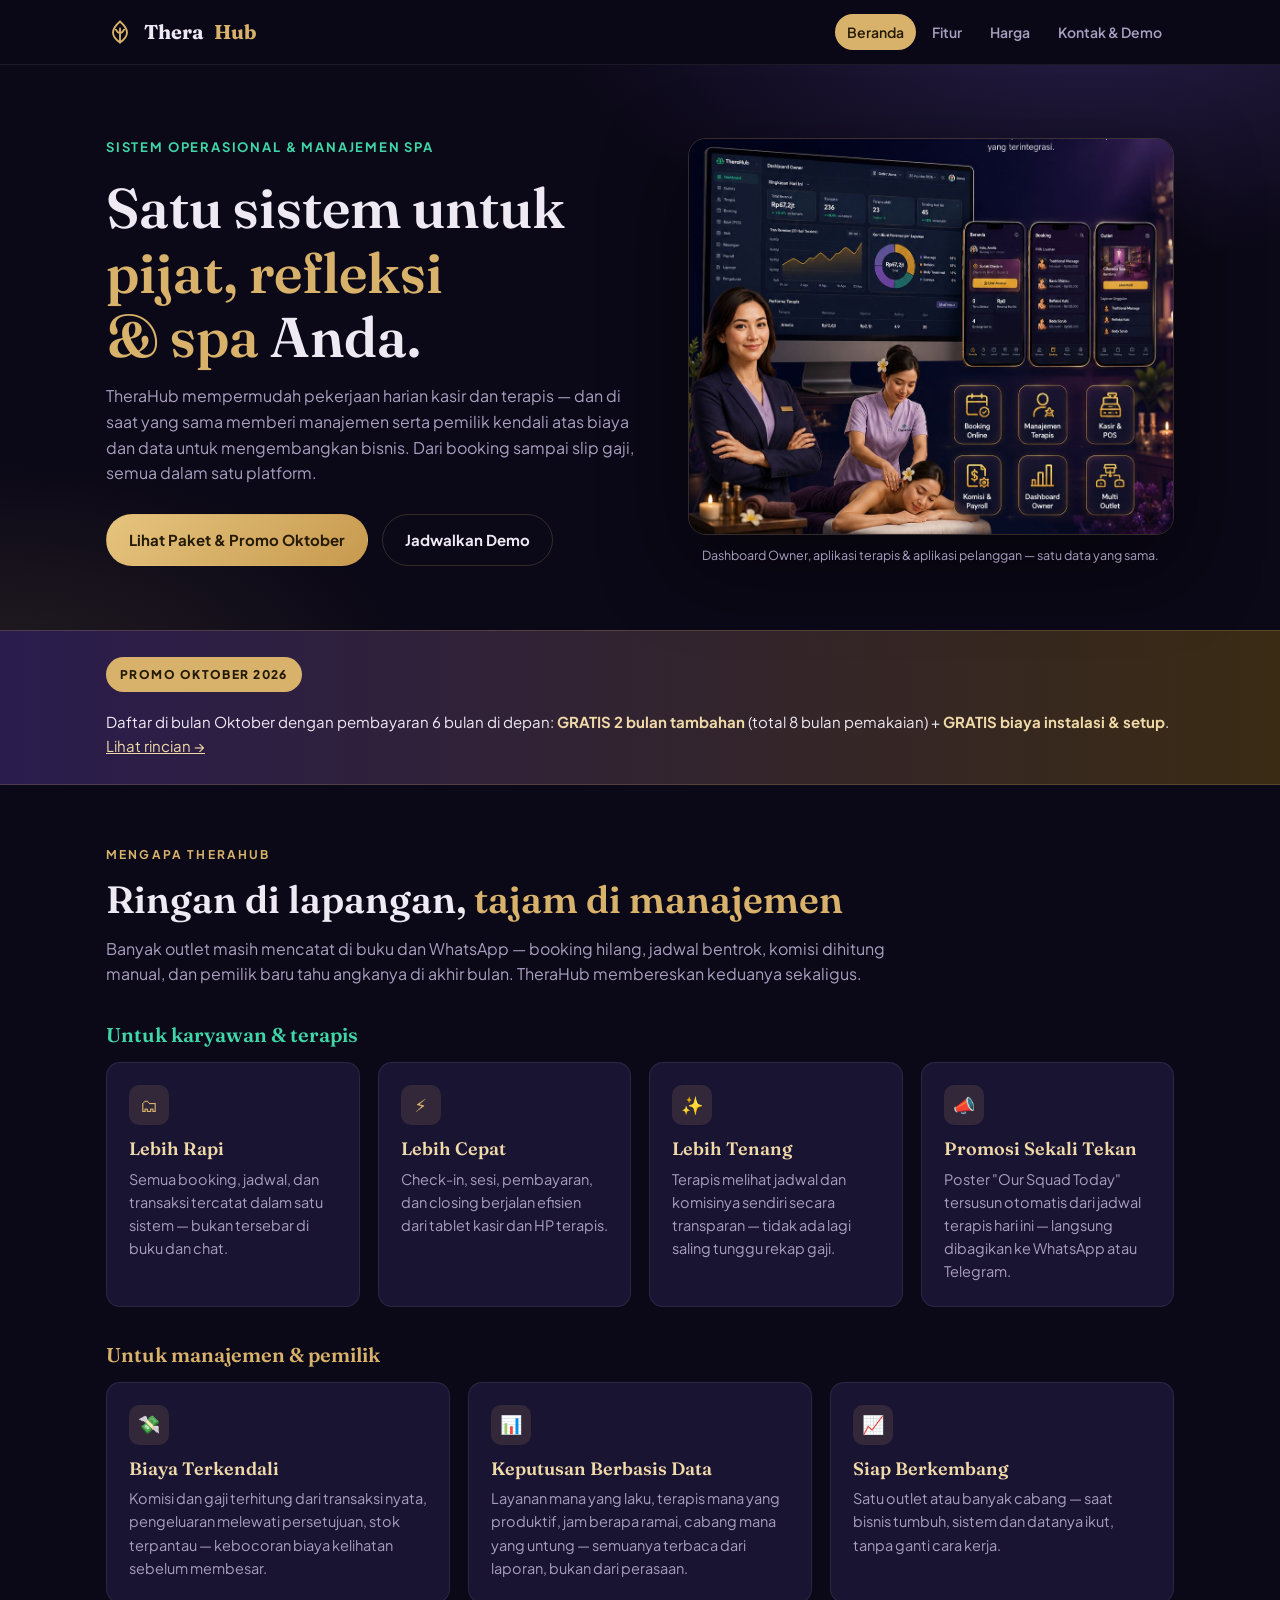
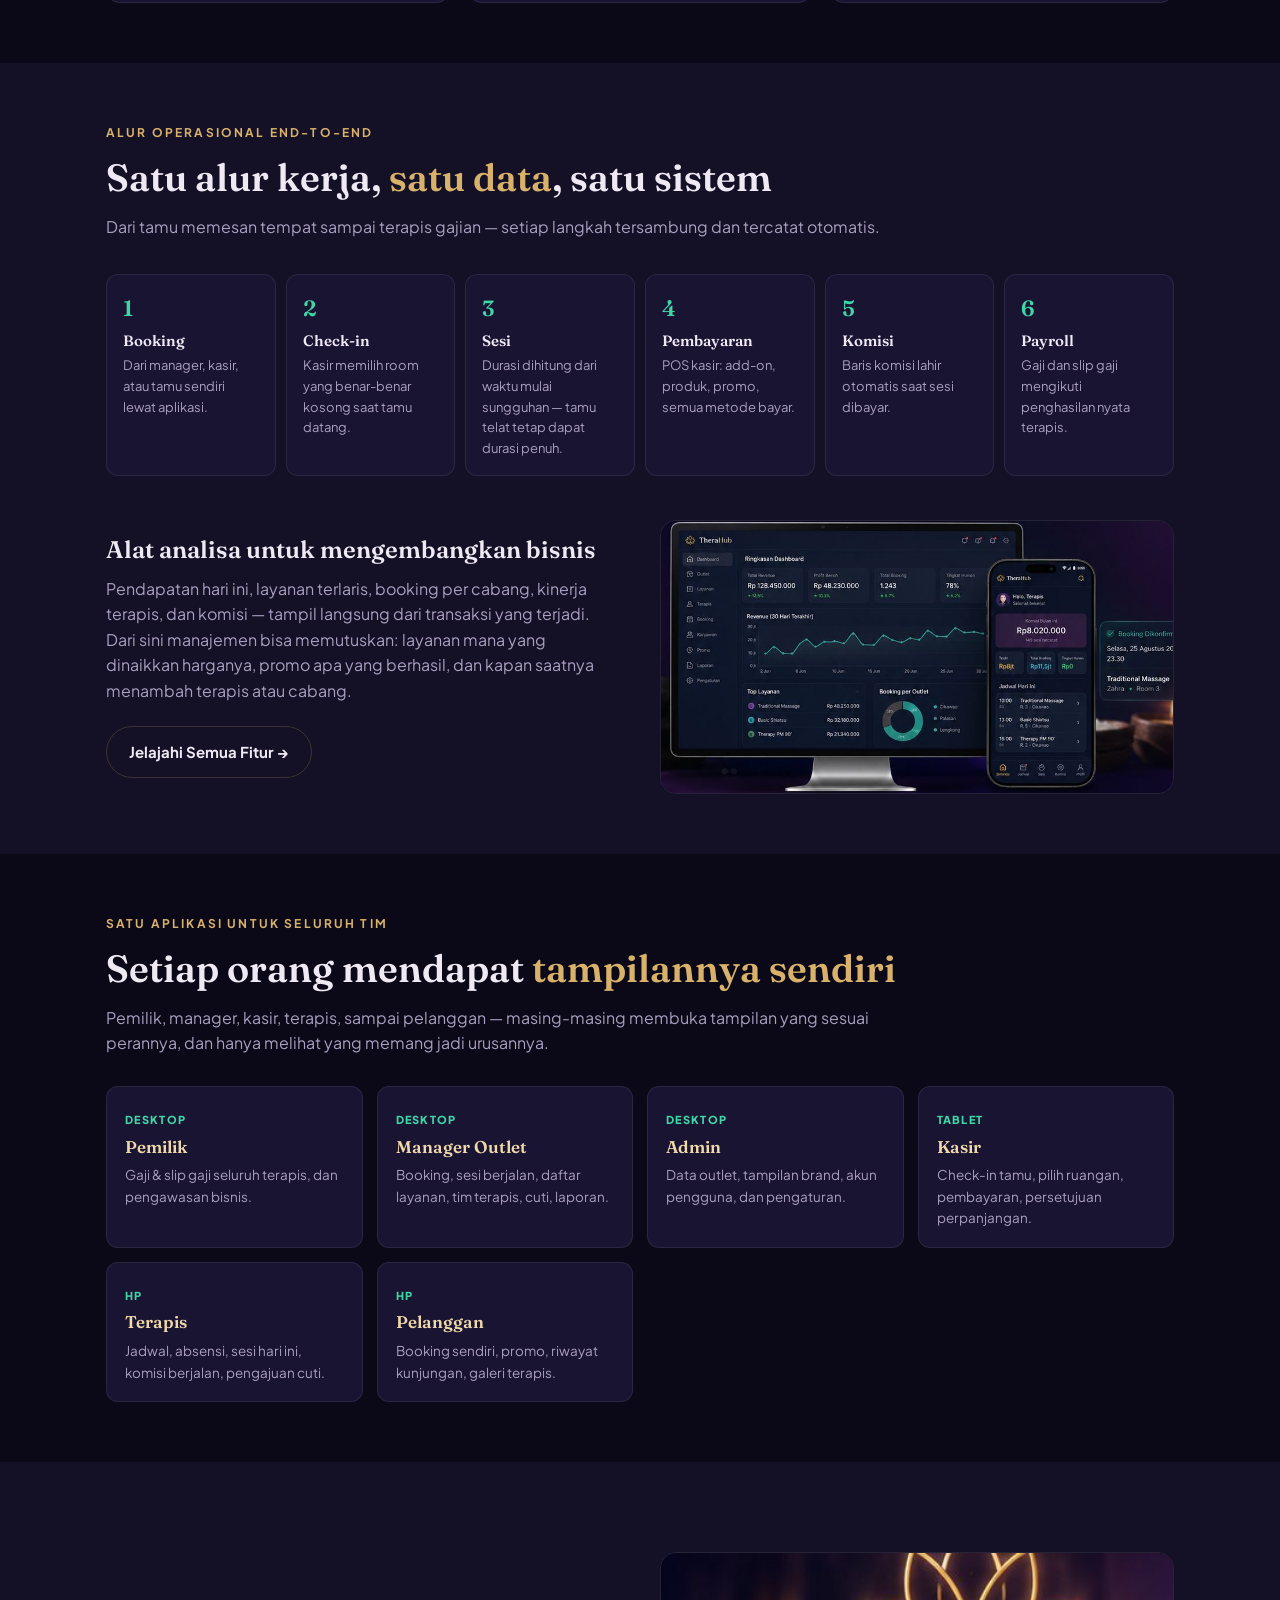
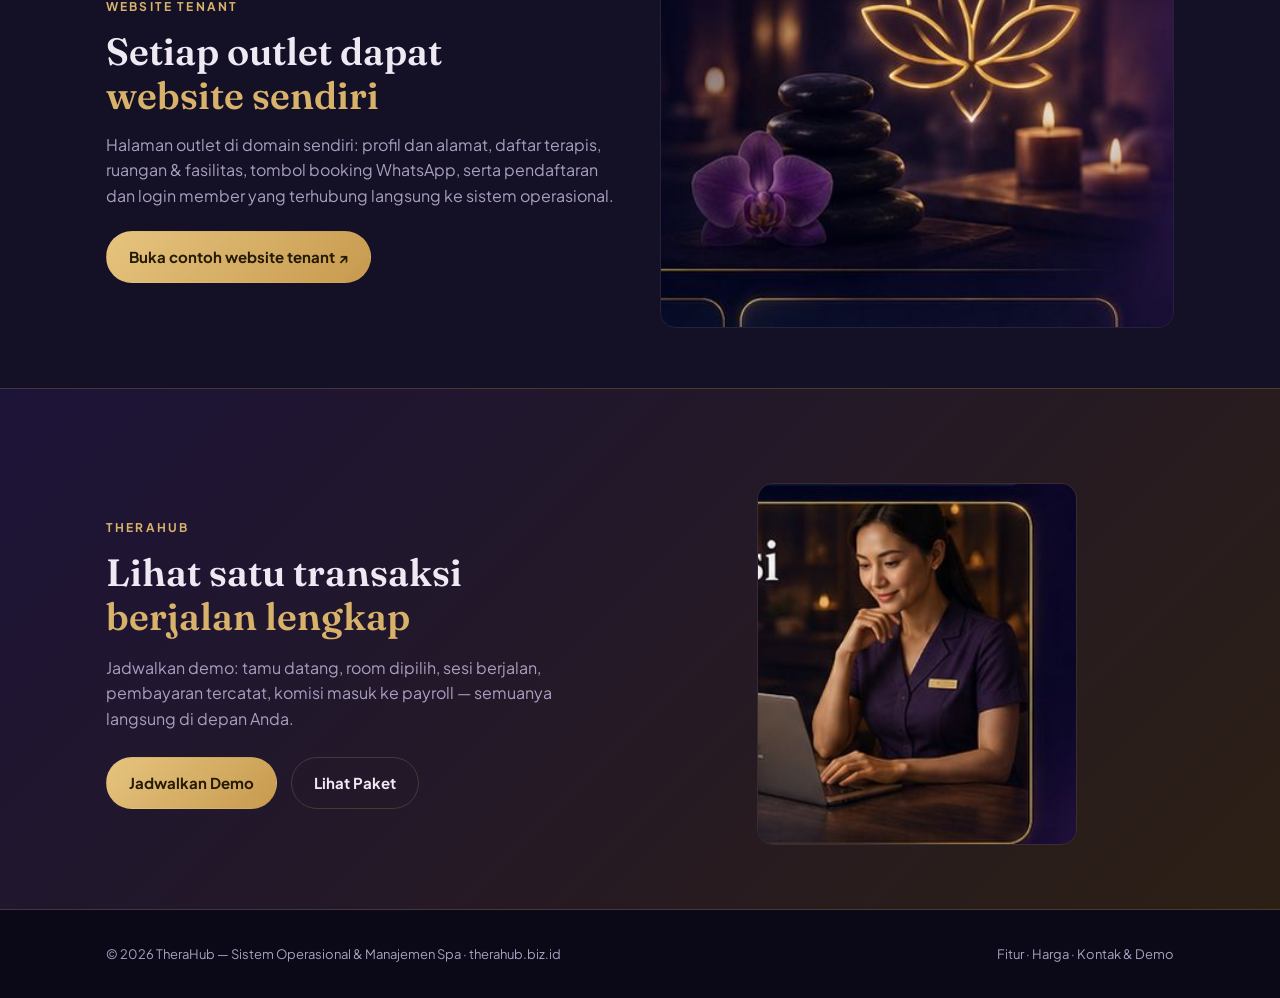
==== index.html @ d1f2cfd4 "Tambah OG image dan meta tag" ====
<!doctype html>
<html lang="id">
<head>
<meta charset="utf-8">
<meta name="viewport" content="width=device-width, initial-scale=1, viewport-fit=cover">
<title>TheraHub</title>
<!-- og:start -->
<meta name="description" content="Satu sistem untuk pijat, refleksi & spa: booking, kasir, komisi, payroll & laporan. Promo Oktober: gratis 2 bulan + instalasi.">
<link rel="canonical" href="https://www.therahub.biz.id/">
<meta property="og:type" content="website">
<meta property="og:site_name" content="TheraHub">
<meta property="og:locale" content="id_ID">
<meta property="og:title" content="TheraHub — Sistem Operasional & Manajemen Spa">
<meta property="og:description" content="Satu sistem untuk pijat, refleksi & spa: booking, kasir, komisi, payroll & laporan. Promo Oktober: gratis 2 bulan + instalasi.">
<meta property="og:url" content="https://www.therahub.biz.id/">
<meta property="og:image" content="https://www.therahub.biz.id/img/og.jpg">
<meta property="og:image:width" content="1200">
<meta property="og:image:height" content="630">
<meta property="og:image:alt" content="TheraHub — dashboard dan aplikasi spa dengan terapis dan tamu">
<meta name="twitter:card" content="summary_large_image">
<meta name="twitter:title" content="TheraHub — Sistem Operasional & Manajemen Spa">
<meta name="twitter:description" content="Satu sistem untuk pijat, refleksi & spa: booking, kasir, komisi, payroll & laporan. Promo Oktober: gratis 2 bulan + instalasi.">
<meta name="twitter:image" content="https://www.therahub.biz.id/img/og.jpg">
<meta name="theme-color" content="#0b0817">
<!-- og:end -->
<link rel="stylesheet" href="https://fonts.googleapis.com/css2?family=Fraunces:opsz,wght@9..144,400;9..144,600;9..144,700&family=Plus+Jakarta+Sans:wght@400;500;600;700;800&display=swap">
<link rel="stylesheet" href="styles.css">
</head>
<body>

<nav class="site"><div class="in">
  <a class="logo" href="index.html"><svg viewBox="0 0 24 24" fill="none" stroke="#d8b26a" stroke-width="1.6" stroke-linecap="round" aria-hidden="true"><path d="M12 21c-4-2.6-6-5.4-6-8.5C6 9 8 6.5 12 3c4 3.5 6 6 6 9.5 0 3.1-2 5.9-6 8.5z"/><path d="M12 21V9"/><path d="M12 13c-1.6-.4-2.8-1.4-3.5-3M12 13c1.6-.4 2.8-1.4 3.5-3"/></svg>Thera<b>Hub</b></a>
  <span class="links">
    <a href="index.html" class="on">Beranda</a>
    <a href="fitur.html">Fitur</a>
    <a href="harga.html">Harga</a>
    <a href="kontak.html">Kontak &amp; Demo</a>
  </span>
</div></nav>

<header class="hero band"><div class="in">
  <div class="hero-grid">
    <div>
      <div class="tag">Sistem Operasional &amp; Manajemen Spa</div>
      <h1>Satu sistem untuk <em>pijat, refleksi &amp; spa</em> Anda.</h1>
      <p class="lead">TheraHub mempermudah pekerjaan harian kasir dan terapis — dan di saat yang sama memberi manajemen serta pemilik kendali atas biaya dan data untuk mengembangkan bisnis. Dari booking sampai slip gaji, semua dalam satu platform.</p>
      <div class="cta">
        <a class="btn btn-gold" href="harga.html">Lihat Paket &amp; Promo Oktober</a>
        <a class="btn btn-ghost" href="kontak.html" data-wa="Halo%20TheraHub%2C%20saya%20mau%20jadwalkan%20demo.">Jadwalkan Demo</a>
      </div>
    </div>
    <div>
      <div class="shot-frame"><img src="img/hero-team.jpg" alt="Dashboard Owner TheraHub di monitor beserta aplikasi terapis dan customer di ponsel, dengan suasana outlet spa"></div>
      <div class="shot-cap">Dashboard Owner, aplikasi terapis &amp; aplikasi pelanggan — satu data yang sama.</div>
    </div>
  </div>
</div></header>

<div class="promo band"><div class="in">
  <span class="badge">Promo Oktober 2026</span>
  <p>Daftar di bulan Oktober dengan pembayaran 6 bulan di depan: <b>GRATIS 2 bulan tambahan</b> (total 8 bulan pemakaian) + <b>GRATIS biaya instalasi &amp; setup</b>. <a href="harga.html#promo">Lihat rincian →</a></p>
</div></div>

<section class="band"><div class="in">
  <div class="eyebrow">Mengapa TheraHub</div>
  <h2>Ringan di lapangan, <em>tajam di manajemen</em></h2>
  <p class="lead">Banyak outlet masih mencatat di buku dan WhatsApp — booking hilang, jadwal bentrok, komisi dihitung manual, dan pemilik baru tahu angkanya di akhir bulan. TheraHub membereskan keduanya sekaligus.</p>

  <h3 style="margin-top:36px;font-size:20px;color:var(--teal)">Untuk karyawan &amp; terapis</h3>
  <div class="grid" style="margin-top:16px">
    <div class="feat"><div class="ic">🗂</div><h3>Lebih Rapi</h3><p>Semua booking, jadwal, dan transaksi tercatat dalam satu sistem — bukan tersebar di buku dan chat.</p></div>
    <div class="feat"><div class="ic">⚡</div><h3>Lebih Cepat</h3><p>Check-in, sesi, pembayaran, dan closing berjalan efisien dari tablet kasir dan HP terapis.</p></div>
    <div class="feat"><div class="ic">✨</div><h3>Lebih Tenang</h3><p>Terapis melihat jadwal dan komisinya sendiri secara transparan — tidak ada lagi saling tunggu rekap gaji.</p></div>
    <div class="feat"><div class="ic">📣</div><h3>Promosi Sekali Tekan</h3><p>Poster "Our Squad Today" tersusun otomatis dari jadwal terapis hari ini — langsung dibagikan ke WhatsApp atau Telegram.</p></div>
  </div>

  <h3 style="margin-top:36px;font-size:20px;color:var(--gold)">Untuk manajemen &amp; pemilik</h3>
  <div class="grid" style="margin-top:16px">
    <div class="feat"><div class="ic">💸</div><h3>Biaya Terkendali</h3><p>Komisi dan gaji terhitung dari transaksi nyata, pengeluaran melewati persetujuan, stok terpantau — kebocoran biaya kelihatan sebelum membesar.</p></div>
    <div class="feat"><div class="ic">📊</div><h3>Keputusan Berbasis Data</h3><p>Layanan mana yang laku, terapis mana yang produktif, jam berapa ramai, cabang mana yang untung — semuanya terbaca dari laporan, bukan dari perasaan.</p></div>
    <div class="feat"><div class="ic">📈</div><h3>Siap Berkembang</h3><p>Satu outlet atau banyak cabang — saat bisnis tumbuh, sistem dan datanya ikut, tanpa ganti cara kerja.</p></div>
  </div>
</div></section>

<section class="band alt"><div class="in">
  <div class="eyebrow">Alur Operasional End-to-End</div>
  <h2>Satu alur kerja, <em>satu data</em>, satu sistem</h2>
  <p class="lead">Dari tamu memesan tempat sampai terapis gajian — setiap langkah tersambung dan tercatat otomatis.</p>
  <div class="flow">
    <div class="step"><div class="n">1</div><h3>Booking</h3><p>Dari manager, kasir, atau tamu sendiri lewat aplikasi.</p></div>
    <div class="step"><div class="n">2</div><h3>Check-in</h3><p>Kasir memilih room yang benar-benar kosong saat tamu datang.</p></div>
    <div class="step"><div class="n">3</div><h3>Sesi</h3><p>Durasi dihitung dari waktu mulai sungguhan — tamu telat tetap dapat durasi penuh.</p></div>
    <div class="step"><div class="n">4</div><h3>Pembayaran</h3><p>POS kasir: add-on, produk, promo, semua metode bayar.</p></div>
    <div class="step"><div class="n">5</div><h3>Komisi</h3><p>Baris komisi lahir otomatis saat sesi dibayar.</p></div>
    <div class="step"><div class="n">6</div><h3>Payroll</h3><p>Gaji dan slip gaji mengikuti penghasilan nyata terapis.</p></div>
  </div>
  <div class="split" style="margin-top:44px">
    <div>
      <h3 style="font-size:24px">Alat analisa untuk mengembangkan bisnis</h3>
      <p class="lead" style="margin-top:12px">Pendapatan hari ini, layanan terlaris, booking per cabang, kinerja terapis, dan komisi — tampil langsung dari transaksi yang terjadi. Dari sini manajemen bisa memutuskan: layanan mana yang dinaikkan harganya, promo apa yang berhasil, dan kapan saatnya menambah terapis atau cabang.</p>
      <div class="cta" style="display:flex;gap:14px;flex-wrap:wrap;margin-top:22px">
        <a class="btn btn-ghost" href="fitur.html">Jelajahi Semua Fitur →</a>
      </div>
    </div>
    <div class="media"><img src="img/dashboard-mock.jpg" alt="Ringkasan dashboard TheraHub dengan tren revenue, top layanan, dan booking per outlet, berdampingan dengan aplikasi terapis di ponsel"></div>
  </div>
</div></section>

<section class="band"><div class="in">
  <div class="eyebrow">Satu Aplikasi untuk Seluruh Tim</div>
  <h2>Setiap orang mendapat <em>tampilannya sendiri</em></h2>
  <p class="lead">Pemilik, manager, kasir, terapis, sampai pelanggan — masing-masing membuka tampilan yang sesuai perannya, dan hanya melihat yang memang jadi urusannya.</p>
  <div class="roles">
    <div class="role"><span class="dev">Desktop</span><h3>Pemilik</h3><p>Gaji &amp; slip gaji seluruh terapis, dan pengawasan bisnis.</p></div>
    <div class="role"><span class="dev">Desktop</span><h3>Manager Outlet</h3><p>Booking, sesi berjalan, daftar layanan, tim terapis, cuti, laporan.</p></div>
    <div class="role"><span class="dev">Desktop</span><h3>Admin</h3><p>Data outlet, tampilan brand, akun pengguna, dan pengaturan.</p></div>
    <div class="role"><span class="dev">Tablet</span><h3>Kasir</h3><p>Check-in tamu, pilih ruangan, pembayaran, persetujuan perpanjangan.</p></div>
    <div class="role"><span class="dev">HP</span><h3>Terapis</h3><p>Jadwal, absensi, sesi hari ini, komisi berjalan, pengajuan cuti.</p></div>
    <div class="role"><span class="dev">HP</span><h3>Pelanggan</h3><p>Booking sendiri, promo, riwayat kunjungan, galeri terapis.</p></div>
  </div>
</div></section>

<section class="band alt"><div class="in">
  <div class="split">
    <div>
      <div class="eyebrow">Website Tenant</div>
      <h2>Setiap outlet dapat <em>website sendiri</em></h2>
      <p class="lead">Halaman outlet di domain sendiri: profil dan alamat, daftar terapis, ruangan &amp; fasilitas, tombol booking WhatsApp, serta pendaftaran dan login member yang terhubung langsung ke sistem operasional.</p>
      <div class="cta" style="display:flex;gap:14px;flex-wrap:wrap;margin-top:22px">
        <a class="btn btn-gold" href="https://www.amethystbdg.my.id/" target="_blank" rel="noopener">Buka contoh website tenant ↗</a>
      </div>
    </div>
    <div class="media"><img src="img/ambience-lotus.jpg" alt="Suasana spa: lampion lotus emas, batu pijat, anggrek, dan lilin"></div>
  </div>
</div></section>

<section class="final band"><div class="in">
  <div class="split">
    <div>
      <div class="eyebrow">TheraHub</div>
      <h2>Lihat satu transaksi <em>berjalan lengkap</em></h2>
      <p>Jadwalkan demo: tamu datang, room dipilih, sesi berjalan, pembayaran tercatat, komisi masuk ke payroll — semuanya langsung di depan Anda.</p>
      <div class="cta" style="display:flex;gap:14px;flex-wrap:wrap;margin-top:26px">
        <a class="btn btn-gold" href="kontak.html" data-wa="Halo%20TheraHub%2C%20saya%20mau%20jadwalkan%20demo%20dan%20klaim%20promo%20Oktober.">Jadwalkan Demo</a>
        <a class="btn btn-ghost" href="harga.html">Lihat Paket</a>
      </div>
    </div>
    <div class="media"><img src="img/demo-laptop.jpg" alt="Staf spa tersenyum sambil membuka TheraHub di laptop" style="max-width:320px;margin-inline:auto"></div>
  </div>
</div></section>

<footer class="site band"><div class="in">
  <span>© 2026 TheraHub — Sistem Operasional &amp; Manajemen Spa · therahub.biz.id</span>
  <span><a href="fitur.html">Fitur</a> · <a href="harga.html">Harga</a> · <a href="kontak.html">Kontak &amp; Demo</a></span>
</div></footer>

<script src="site.js"></script>

</body>
</html>
---- styles.css ----
/* TheraHub — dark spa-night theme, gold display, teal confirmations. Single committed dark look. */
:root{
  --bg:#0b0817; --bg-2:#141026; --card:#1a1433; --card-2:#211a40;
  --line:rgba(201,170,106,.22); --line-soft:rgba(255,255,255,.08);
  --fg:#efe9f4; --muted:#a99fc0;
  --gold:#d8b26a; --gold-soft:#f0d9a8; --teal:#3fd6a8; --violet:#8b6cf0;
  --warn:#e8b949; --todo:#9a8fb8;
  --display:'Fraunces',Georgia,'Times New Roman',serif;
  --body:'Plus Jakarta Sans','Segoe UI',system-ui,-apple-system,sans-serif;
  color-scheme:dark;
}
*{box-sizing:border-box}
body{margin:0;background:var(--bg);color:var(--fg);font-family:var(--body);font-size:16px;line-height:1.6}
img{max-width:100%}
.band{width:100%}
.band>.in{max-width:1100px;margin:0 auto;
  padding-left:max(16px,env(safe-area-inset-left,0px));
  padding-right:max(16px,env(safe-area-inset-right,0px));
  padding-block:60px}
h1,h2,h3,h4{font-family:var(--display);line-height:1.15;text-wrap:balance;margin:0;font-weight:600}
h1{font-size:clamp(34px,5.5vw,56px)}
h2{font-size:clamp(26px,4vw,38px)}
h2 em,h1 em{font-style:normal;color:var(--gold)}
.eyebrow{font-size:12px;letter-spacing:.18em;text-transform:uppercase;color:var(--gold);font-weight:700;margin-bottom:14px}
.lead{color:var(--muted);max-width:66ch;margin-top:14px}
a{color:var(--gold-soft)}
.btn{display:inline-flex;align-items:center;gap:8px;padding:13px 22px;border-radius:999px;font-weight:700;font-size:15px;text-decoration:none;border:1px solid transparent;cursor:pointer}
.btn-gold{background:linear-gradient(135deg,#e6c47f,#c79a4e);color:#241a06}
.btn-ghost{border-color:var(--line);color:var(--fg);background:transparent}
.btn-ghost:hover{border-color:var(--gold)}
:focus-visible{outline:2px solid var(--teal);outline-offset:2px}

/* nav */
nav.site{position:sticky;top:env(safe-area-inset-top,0px);z-index:20;background:rgba(11,8,23,.88);backdrop-filter:blur(10px);border-bottom:1px solid var(--line-soft)}
nav.site .in{max-width:1100px;margin:0 auto;display:flex;align-items:center;gap:22px;
  padding-left:max(16px,env(safe-area-inset-left,0px));padding-right:max(16px,env(safe-area-inset-right,0px));padding-block:14px}
.logo{display:flex;align-items:center;gap:10px;font-family:var(--display);font-weight:700;font-size:20px;color:var(--fg);text-decoration:none}
.logo svg{width:28px;height:28px}
.logo b{color:var(--gold)}
nav.site .links{margin-left:auto;display:flex;gap:4px;flex-wrap:wrap}
nav.site .links a{color:var(--muted);text-decoration:none;font-size:14px;font-weight:600;padding:7px 12px;border-radius:999px}
nav.site .links a:hover{color:var(--gold-soft)}
nav.site .links a.on{color:#241a06;background:var(--gold)}

/* hero */
.hero{background:
  radial-gradient(900px 420px at 85% -10%, rgba(139,108,240,.22), transparent 60%),
  radial-gradient(700px 380px at 0% 110%, rgba(216,178,106,.12), transparent 60%),
  var(--bg)}
.hero .in{padding-block:72px 64px}
.hero .tag{font-size:13px;letter-spacing:.14em;text-transform:uppercase;color:var(--teal);font-weight:700;margin-bottom:18px}
.hero .cta{display:flex;gap:14px;flex-wrap:wrap;margin-top:28px}
.hero-grid{display:grid;grid-template-columns:1.05fr .95fr;gap:44px;align-items:center}
@media (max-width:860px){.hero-grid{grid-template-columns:1fr}}
.shot-frame{border:1px solid var(--line);border-radius:18px;overflow:hidden;box-shadow:0 30px 80px rgba(0,0,0,.5);min-width:0}
.shot-frame img{display:block;width:100%}
.shot-cap{font-size:12.5px;color:var(--muted);margin-top:10px;text-align:center}

/* promo ribbon */
.promo{background:linear-gradient(90deg,#2a1c4d,#3a2b14);border-block:1px solid var(--line)}
.promo .in{padding-block:26px;display:flex;gap:18px;align-items:center;flex-wrap:wrap}
.promo .badge{flex:0 0 auto;background:var(--gold);color:#241a06;font-weight:800;font-size:12px;letter-spacing:.12em;text-transform:uppercase;padding:8px 14px;border-radius:999px}
.promo p{margin:0;font-size:15px}
.promo b{color:var(--gold-soft)}

/* grids & cards */
.grid{display:grid;grid-template-columns:repeat(auto-fit,minmax(250px,1fr));gap:18px;margin-top:34px}
.grid-3{display:grid;grid-template-columns:repeat(auto-fit,minmax(280px,1fr));gap:18px;margin-top:34px}
.feat{background:var(--card);border:1px solid var(--line-soft);border-radius:14px;padding:22px;min-width:0}
.feat .ic{width:40px;height:40px;border-radius:10px;display:grid;place-items:center;background:rgba(216,178,106,.12);color:var(--gold);margin-bottom:14px;font-size:18px}
.feat h3{font-size:18px;margin-bottom:8px;color:var(--gold-soft)}
.feat p{margin:0;color:var(--muted);font-size:14.5px}
.feat ul{margin:10px 0 0;padding:0;list-style:none;display:flex;flex-direction:column;gap:8px;font-size:14px;color:var(--muted)}
.feat ul li{display:flex;gap:9px;align-items:flex-start}
.feat ul li::before{content:"✓";color:var(--teal);font-weight:800;flex:0 0 auto}

/* split media section */
.split{display:grid;grid-template-columns:1fr 1fr;gap:40px;align-items:center;margin-top:30px}
.split.rev>.media{order:-1}
@media (max-width:820px){.split{grid-template-columns:1fr}.split.rev>.media{order:0}}
.split .media{min-width:0}
.split .media img{display:block;width:100%;border-radius:16px;border:1px solid var(--line-soft)}

/* flow */
.flow{display:grid;grid-template-columns:repeat(auto-fit,minmax(150px,1fr));gap:10px;margin-top:34px}
.step{background:var(--card);border:1px solid var(--line-soft);border-radius:12px;padding:16px;min-width:0}
.step .n{font-family:var(--display);color:var(--teal);font-size:22px;font-weight:600}
.step h3{font-size:15px;margin-top:6px}
.step p{margin:6px 0 0;font-size:13px;color:var(--muted)}

/* roles table */
.roles{display:grid;grid-template-columns:repeat(auto-fit,minmax(230px,1fr));gap:14px;margin-top:30px}
.role{background:var(--card);border:1px solid var(--line-soft);border-radius:12px;padding:18px;min-width:0}
.role .dev{font-size:11px;letter-spacing:.12em;text-transform:uppercase;color:var(--teal);font-weight:800}
.role h3{font-size:17px;margin-top:6px;color:var(--gold-soft)}
.role p{margin:8px 0 0;font-size:13.5px;color:var(--muted)}

/* status chips */
.chip{display:inline-block;font-size:11px;font-weight:800;letter-spacing:.08em;text-transform:uppercase;padding:4px 10px;border-radius:999px}
.chip.live{background:rgba(63,214,168,.14);color:var(--teal)}
.chip.soon{background:rgba(154,143,184,.16);color:var(--todo)}

/* pricing */
.toggle{display:inline-flex;border:1px solid var(--line);border-radius:999px;padding:4px;margin-top:26px;background:var(--bg)}
.toggle button{border:0;background:transparent;color:var(--muted);font:inherit;font-weight:700;font-size:14px;padding:9px 20px;border-radius:999px;cursor:pointer}
.toggle button.on{background:var(--gold);color:#241a06}
.save-note{font-size:13px;color:var(--teal);font-weight:600;margin-top:10px}
.plans{display:grid;grid-template-columns:repeat(auto-fit,minmax(280px,1fr));gap:20px;margin-top:34px;align-items:start}
.plan{background:var(--card);border:1px solid var(--line-soft);border-radius:18px;padding:28px;display:flex;flex-direction:column;min-width:0}
.plan.hot{background:var(--card-2);border:1px solid var(--gold);position:relative;box-shadow:0 20px 60px rgba(0,0,0,.4)}
.plan .pop{position:absolute;top:-13px;left:50%;transform:translateX(-50%);background:var(--gold);color:#241a06;font-size:11px;font-weight:800;letter-spacing:.14em;text-transform:uppercase;padding:6px 14px;border-radius:999px;white-space:nowrap}
.plan h3{font-size:24px}
.plan .for{color:var(--muted);font-size:13.5px;margin-top:6px;min-height:40px}
.plan .price{margin-top:18px;font-variant-numeric:tabular-nums}
.plan .price b{font-family:var(--display);font-size:34px;font-weight:600;color:var(--gold-soft)}
.plan .price span{color:var(--muted);font-size:13.5px}
.plan .sub{font-size:13px;color:var(--teal);margin-top:4px;min-height:20px}
.plan ul{list-style:none;margin:20px 0 0;padding:18px 0 0;border-top:1px solid var(--line-soft);display:flex;flex-direction:column;gap:10px;font-size:14px}
.plan ul li{display:flex;gap:10px;align-items:flex-start}
.plan ul li::before{content:"✓";color:var(--teal);font-weight:800;flex:0 0 auto}
.plan ul li.cap{color:var(--muted)}
.plan ul li.cap::before{content:"◆";color:var(--gold)}
.plan .btn{margin-top:24px;justify-content:center}
.fine{font-size:12.5px;color:var(--muted);margin-top:22px;max-width:78ch}

/* promo box + calc */
.oct{border:1px solid var(--gold);border-radius:18px;background:
  radial-gradient(600px 240px at 100% 0%, rgba(216,178,106,.15), transparent 60%), var(--card-2);
  padding:30px;margin-top:40px}
.oct .head{display:flex;gap:14px;align-items:center;flex-wrap:wrap}
.oct h3{font-size:24px;color:var(--gold-soft)}
.oct .tag-chip{background:rgba(63,214,168,.14);color:var(--teal);font-size:12px;font-weight:800;letter-spacing:.1em;text-transform:uppercase;padding:6px 12px;border-radius:999px}
.oct .cols{display:grid;grid-template-columns:repeat(auto-fit,minmax(260px,1fr));gap:24px;margin-top:20px}
.oct ul{list-style:none;margin:0;padding:0;display:flex;flex-direction:column;gap:10px;font-size:14.5px}
.oct ul li{display:flex;gap:10px}
.oct ul li::before{content:"★";color:var(--gold)}
.calc{background:var(--bg);border:1px solid var(--line-soft);border-radius:14px;padding:20px;min-width:0}
.calc h4{margin:0 0 12px;font-size:13px;letter-spacing:.12em;text-transform:uppercase;color:var(--muted);font-family:var(--body);font-weight:700}
.calc table{width:100%;border-collapse:collapse;font-size:14px;font-variant-numeric:tabular-nums}
.calc td{padding:7px 0;border-bottom:1px dashed var(--line-soft)}
.calc td:last-child{text-align:right;white-space:nowrap}
.calc tr.tot td{border-bottom:0;padding-top:12px;font-weight:800;color:var(--gold-soft);font-size:15px}
.calc tr.gain td{color:var(--teal);font-weight:700;border-bottom:0}

/* implementasi */
.impl{display:grid;grid-template-columns:repeat(auto-fit,minmax(240px,1fr));gap:18px;margin-top:34px}
.impl .it{background:var(--card);border:1px solid var(--line-soft);border-radius:14px;padding:22px;min-width:0}
.impl .it .p{font-family:var(--display);font-size:22px;color:var(--gold-soft);font-weight:600}
.impl .it h3{font-size:15px;margin-top:8px}
.impl .it p{margin:8px 0 0;font-size:13.5px;color:var(--muted)}
.impl .it .free{color:var(--teal)}

/* faq */
details{border:1px solid var(--line-soft);border-radius:12px;background:var(--card);margin-top:12px;padding:0 20px}
summary{cursor:pointer;font-weight:700;font-size:15px;padding:16px 0;list-style:none;display:flex;justify-content:space-between;gap:12px}
summary::after{content:"+";color:var(--gold);font-size:20px;flex:0 0 auto}
details[open] summary::after{content:"–"}
details p{margin:0 0 18px;color:var(--muted);font-size:14.5px}

/* gallery */
.gallery{display:grid;grid-template-columns:repeat(auto-fit,minmax(190px,1fr));gap:16px;margin-top:30px}
.gallery a{display:block;border:1px solid var(--line-soft);border-radius:12px;overflow:hidden;min-width:0}
.gallery a:hover{border-color:var(--gold)}
.gallery img{display:block;width:100%}
.gallery figcaption{font-size:12.5px;color:var(--muted);padding:10px 12px}
.gallery figure{margin:0}

/* cta + footer */
.final{background:linear-gradient(135deg,#1c1338,#2c1f14);border-block:1px solid var(--line)}
.final .in{padding-block:64px}
.final p{color:var(--muted);max-width:56ch}
footer.site .in{padding-block:34px;display:flex;gap:16px;flex-wrap:wrap;justify-content:space-between;color:var(--muted);font-size:13px}
footer.site a{color:var(--muted);text-decoration:none}
footer.site a:hover{color:var(--gold-soft)}
.alt{background:var(--bg-2)}
@media (prefers-reduced-motion:no-preference){
  .plan.hot{transition:transform .25s}
  .plan.hot:hover{transform:translateY(-4px)}
}
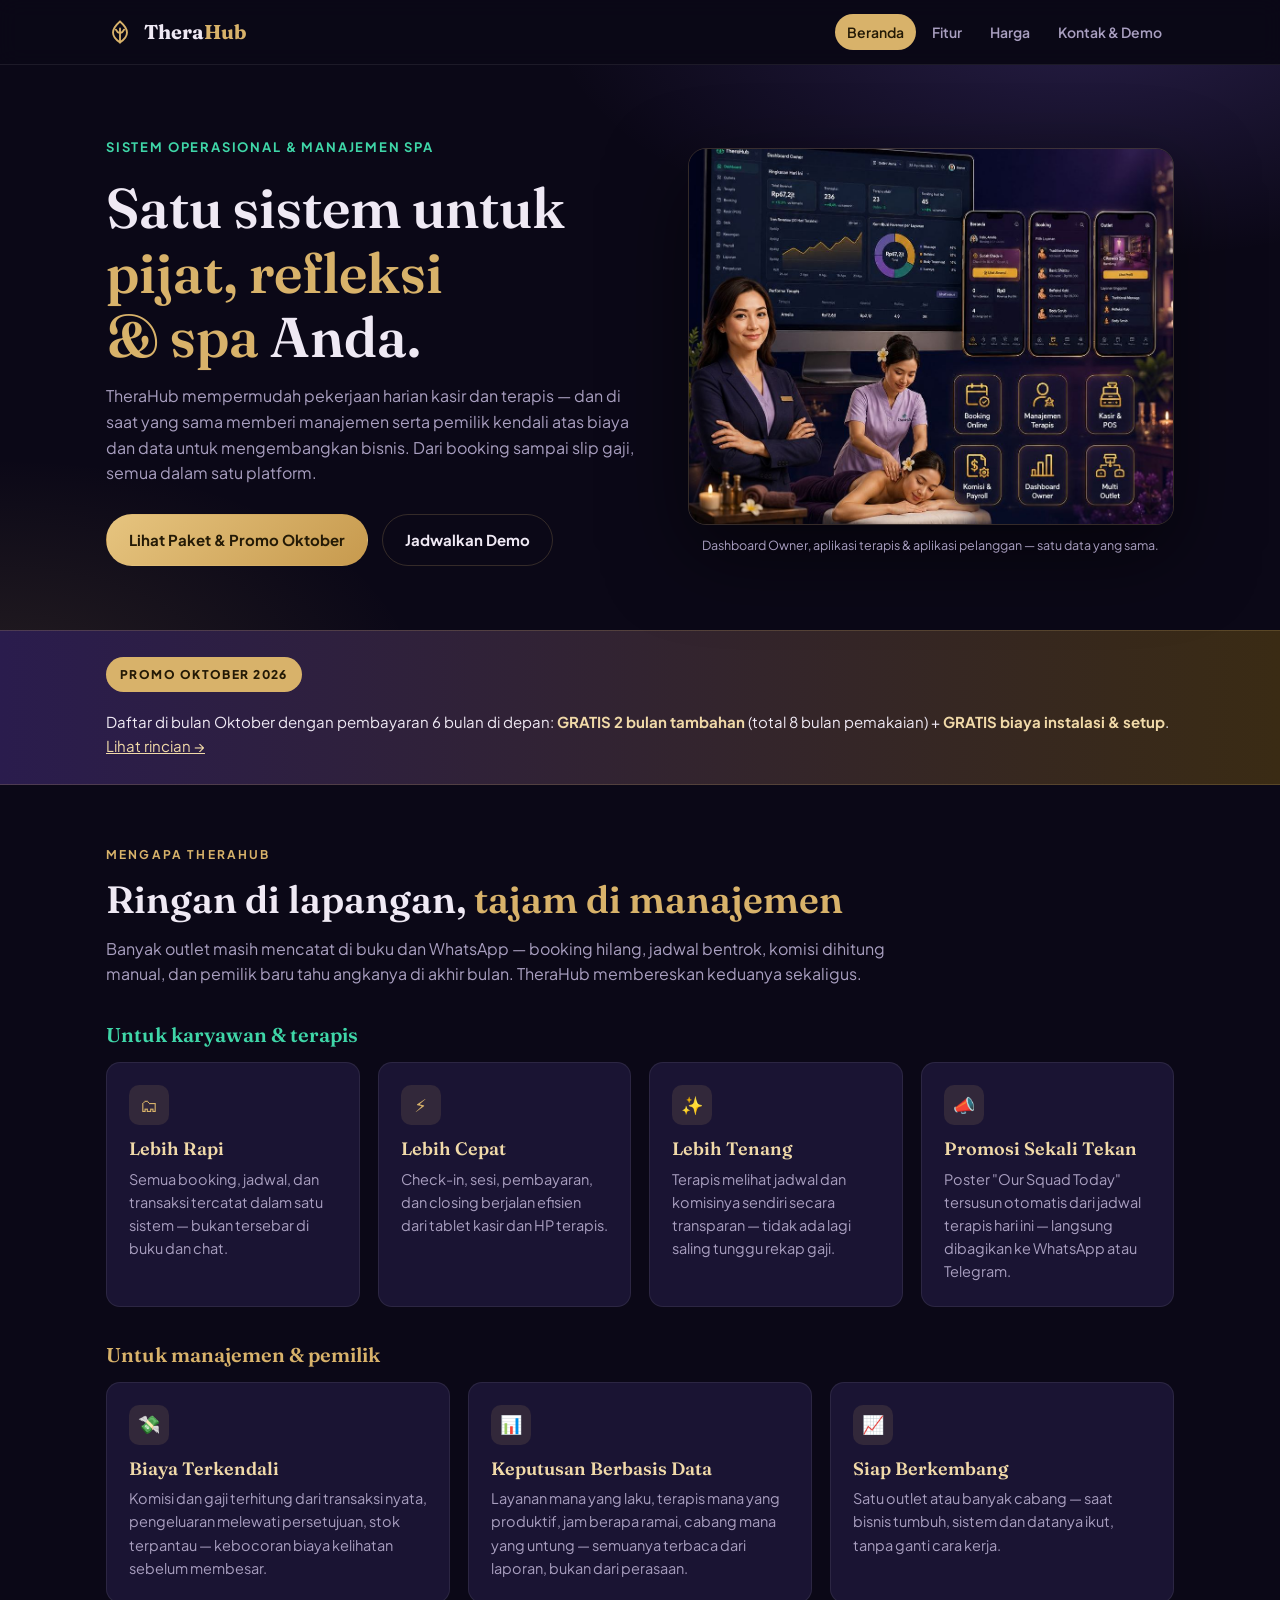
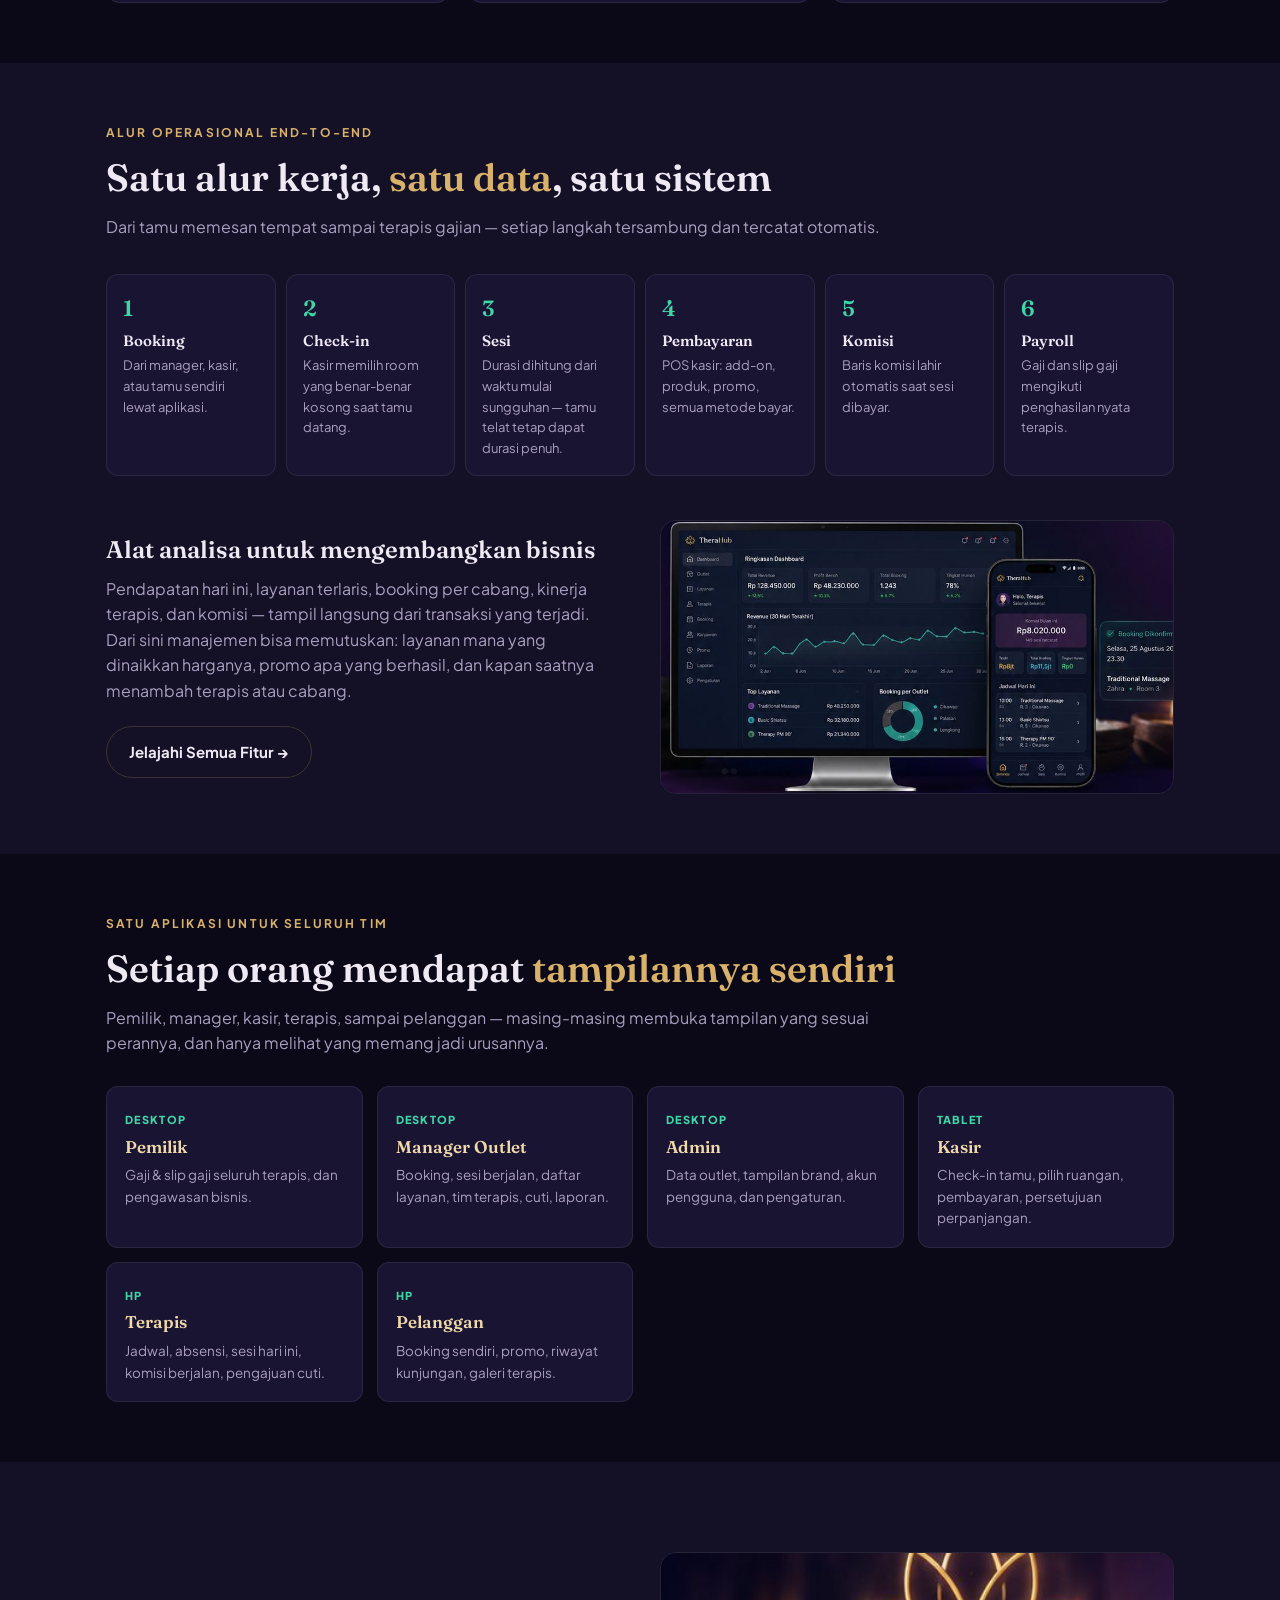
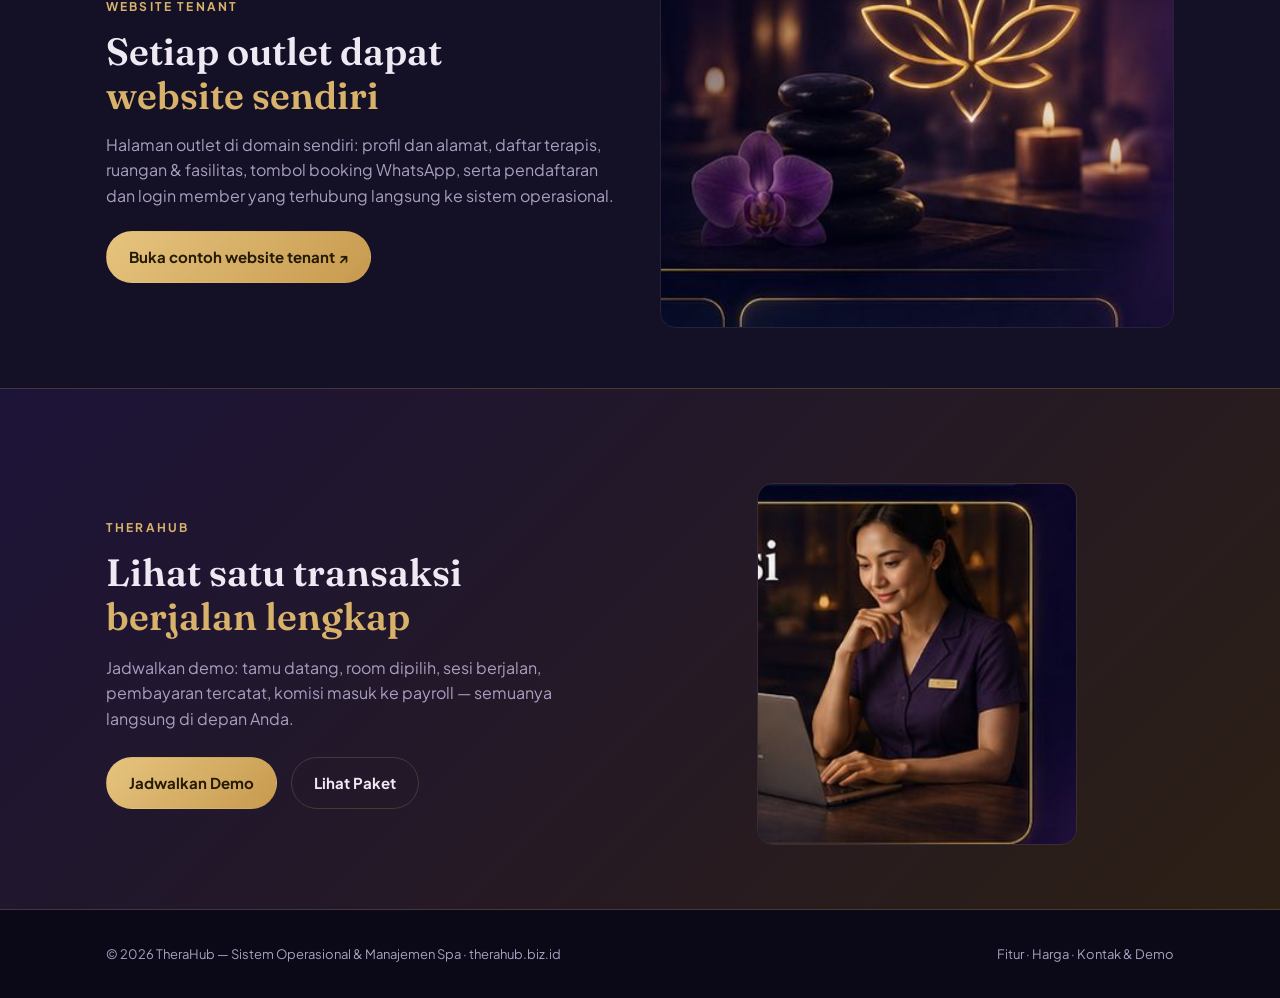
==== commit 6b6d200c: "Perbaikan tampilan mobile" ====
--- a/index.html
+++ b/index.html
@@ -29,7 +29,7 @@
 <body>
 
 <nav class="site"><div class="in">
-  <a class="logo" href="index.html"><svg viewBox="0 0 24 24" fill="none" stroke="#d8b26a" stroke-width="1.6" stroke-linecap="round" aria-hidden="true"><path d="M12 21c-4-2.6-6-5.4-6-8.5C6 9 8 6.5 12 3c4 3.5 6 6 6 9.5 0 3.1-2 5.9-6 8.5z"/><path d="M12 21V9"/><path d="M12 13c-1.6-.4-2.8-1.4-3.5-3M12 13c1.6-.4 2.8-1.4 3.5-3"/></svg>Thera<b>Hub</b></a>
+  <a class="logo" href="index.html"><svg viewBox="0 0 24 24" fill="none" stroke="#d8b26a" stroke-width="1.6" stroke-linecap="round" aria-hidden="true"><path d="M12 21c-4-2.6-6-5.4-6-8.5C6 9 8 6.5 12 3c4 3.5 6 6 6 9.5 0 3.1-2 5.9-6 8.5z"/><path d="M12 21V9"/><path d="M12 13c-1.6-.4-2.8-1.4-3.5-3M12 13c1.6-.4 2.8-1.4 3.5-3"/></svg><span>Thera<b>Hub</b></span></a>
   <span class="links">
     <a href="index.html" class="on">Beranda</a>
     <a href="fitur.html">Fitur</a>
--- a/styles.css
+++ b/styles.css
@@ -177,3 +177,45 @@
   .plan.hot{transition:transform .25s}
   .plan.hot:hover{transform:translateY(-4px)}
 }
+
+/* ===== Mobile ===== */
+.logo span{display:inline}
+@media (max-width:720px){
+  nav.site .in{flex-direction:column;align-items:stretch;gap:10px;padding-block:12px 10px}
+  .logo{font-size:19px}
+  nav.site .links{margin-left:0;flex-wrap:nowrap;overflow-x:auto;gap:6px;
+    -webkit-overflow-scrolling:touch;scrollbar-width:none;
+    margin-inline:calc(-1 * max(16px, env(safe-area-inset-left,0px)));
+    padding-inline:max(16px, env(safe-area-inset-left,0px))}
+  nav.site .links::-webkit-scrollbar{display:none}
+  nav.site .links a{flex:0 0 auto;padding:7px 14px;font-size:13.5px;border:1px solid var(--line-soft);white-space:nowrap}
+  nav.site .links a.on{border-color:var(--gold)}
+
+  .band>.in{padding-block:44px}
+  .hero .in{padding-block:40px 40px}
+  h1{font-size:clamp(30px,8.4vw,40px)}
+  h2{font-size:clamp(24px,7vw,30px)}
+  .lead{font-size:15px}
+  .hero .cta,.final .cta,.cta{flex-direction:column;align-items:stretch}
+  .btn{justify-content:center;width:100%}
+  .hero-grid{gap:28px}
+
+  .promo .in{flex-direction:column;align-items:flex-start;gap:10px}
+  .grid,.grid-3,.impl,.plans,.roles{grid-template-columns:1fr;gap:14px}
+  .flow{grid-template-columns:1fr 1fr}
+  .split{gap:24px}
+  .feat,.plan,.role,.impl .it{padding:20px}
+  .plan .for{min-height:0}
+  .plans{margin-top:28px}
+  .plan.hot{margin-top:10px}
+  .toggle{display:flex;width:100%}
+  .toggle button{flex:1;padding:9px 8px;font-size:13px}
+  .oct{padding:22px}
+  .oct h3{font-size:21px}
+  .calc table{font-size:13px}
+  .gallery{grid-template-columns:1fr 1fr;gap:12px}
+  footer.site .in{flex-direction:column;gap:8px}
+}
+@media (max-width:380px){
+  .flow{grid-template-columns:1fr}
+}
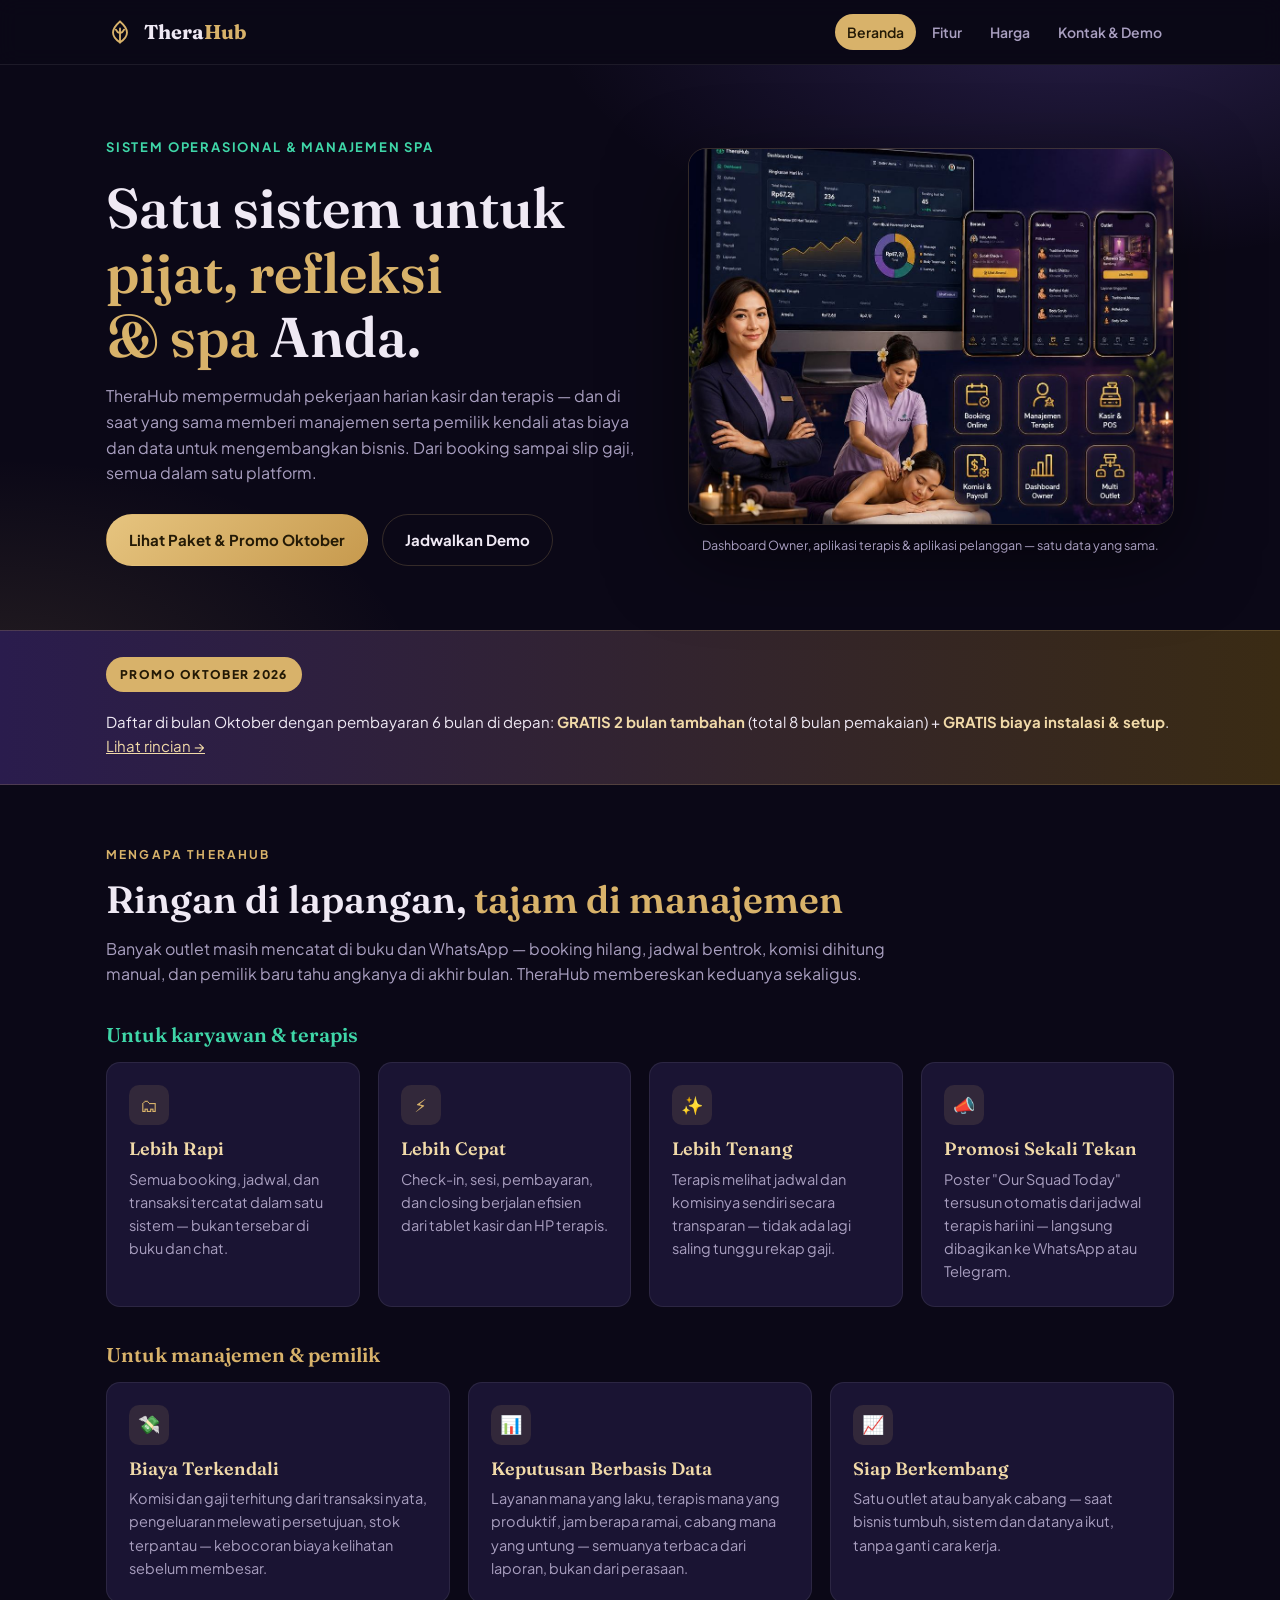
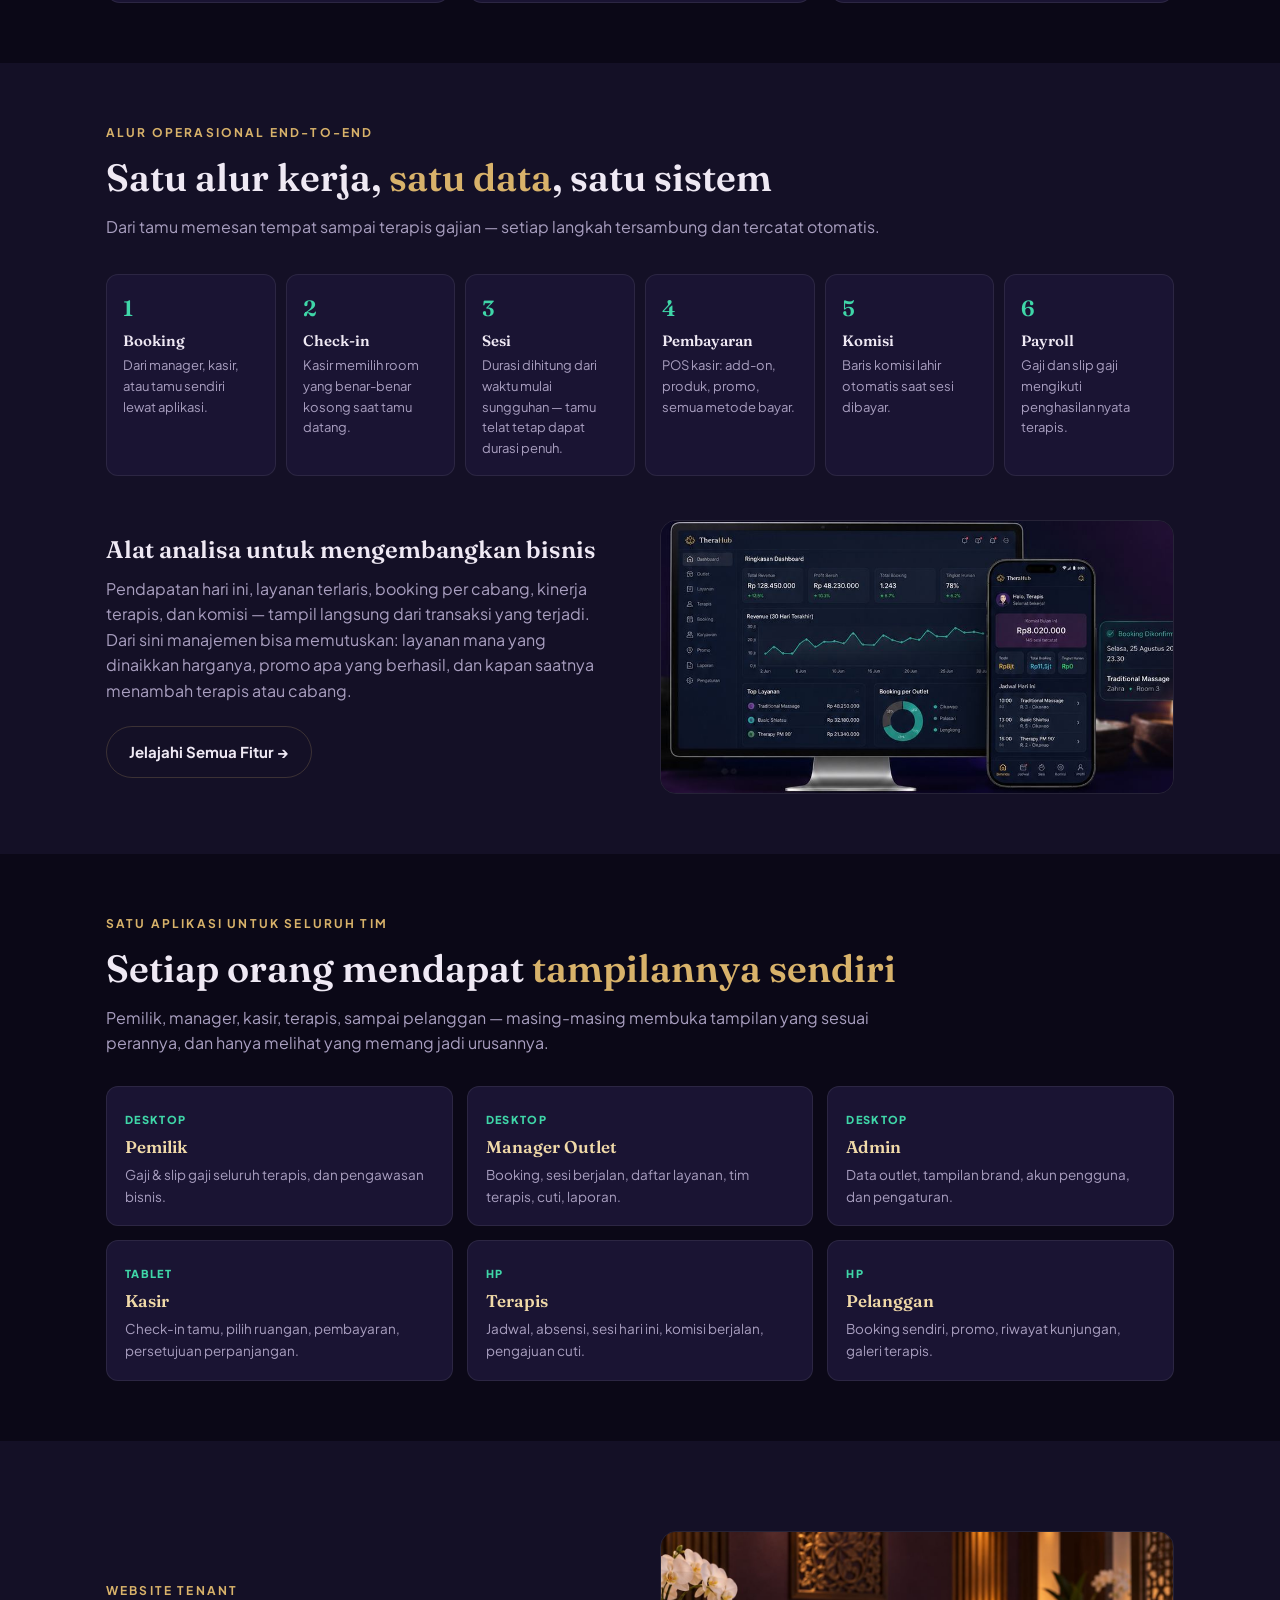
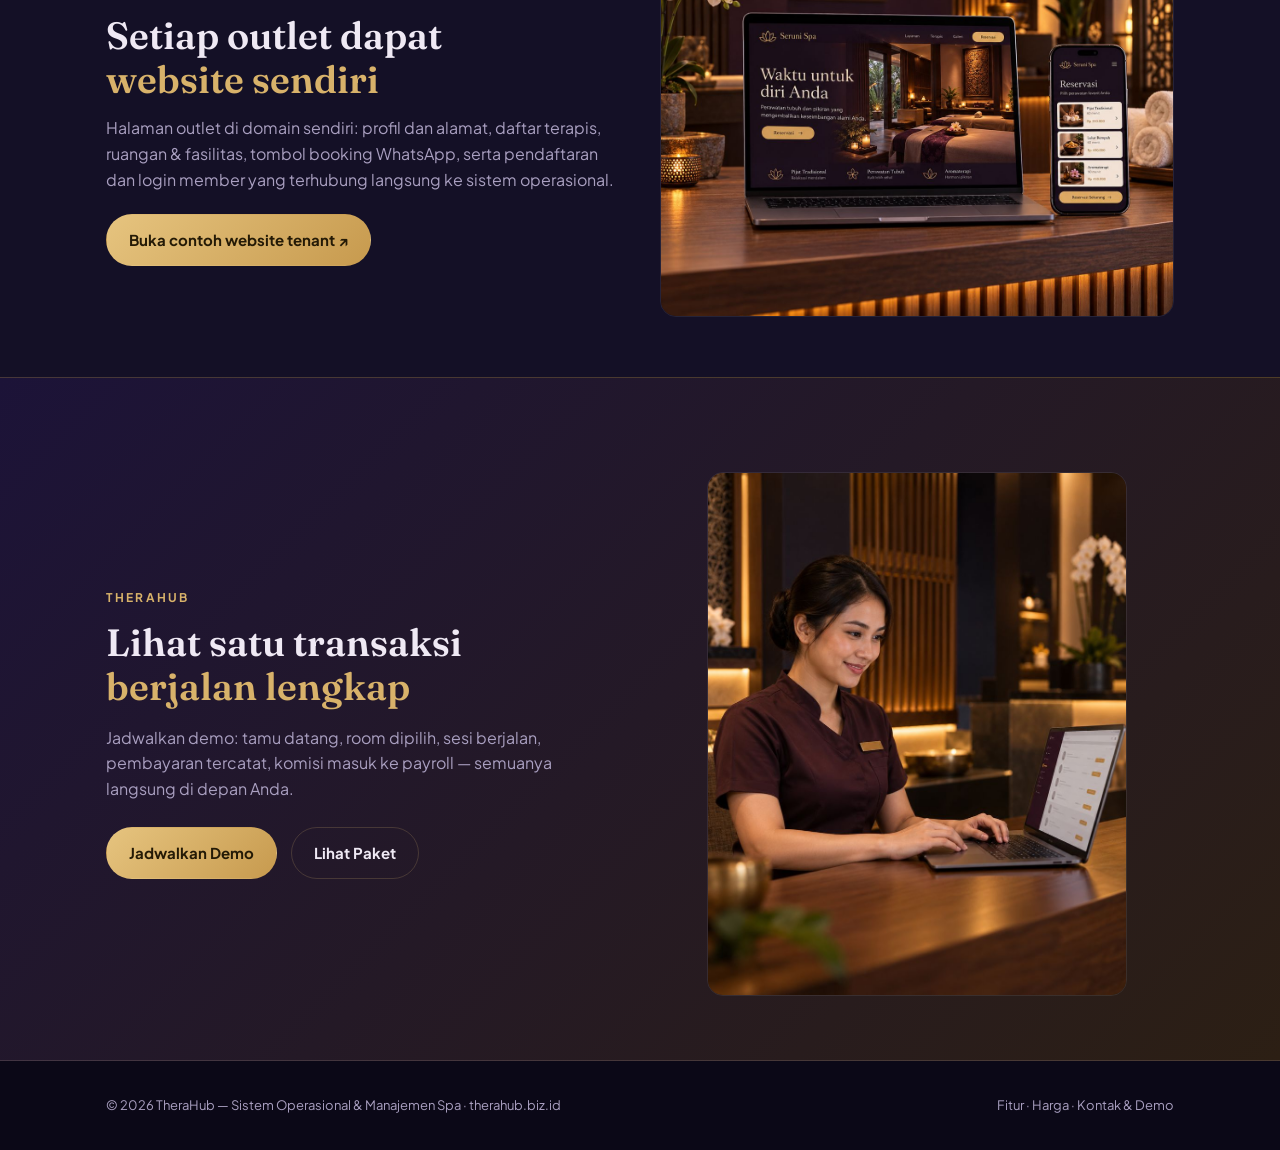
==== commit 03cbc9a2: "Ganti gambar website tenant dan staf" ====
--- a/index.html
+++ b/index.html
@@ -130,7 +130,7 @@
         <a class="btn btn-gold" href="https://www.amethystbdg.my.id/" target="_blank" rel="noopener">Buka contoh website tenant ↗</a>
       </div>
     </div>
-    <div class="media"><img src="img/ambience-lotus.jpg" alt="Suasana spa: lampion lotus emas, batu pijat, anggrek, dan lilin"></div>
+    <div class="media"><img src="img/tenant-website.jpg" alt="Contoh website outlet spa di laptop dan ponsel: halaman utama dan reservasi layanan" loading="lazy"></div>
   </div>
 </div></section>
 
@@ -145,7 +145,7 @@
         <a class="btn btn-ghost" href="harga.html">Lihat Paket</a>
       </div>
     </div>
-    <div class="media"><img src="img/demo-laptop.jpg" alt="Staf spa tersenyum sambil membuka TheraHub di laptop" style="max-width:320px;margin-inline:auto"></div>
+    <div class="media"><img src="img/staff-laptop.jpg" alt="Staf spa tersenyum sambil membuka TheraHub di laptop" loading="lazy" style="max-width:420px;margin-inline:auto"></div>
   </div>
 </div></section>
 
--- a/styles.css
+++ b/styles.css
@@ -219,3 +219,6 @@
 @media (max-width:380px){
   .flow{grid-template-columns:1fr}
 }
+
+/* Peran: 3 kolom rata di desktop */
+@media (min-width:721px){ .roles{grid-template-columns:repeat(3,1fr)} }
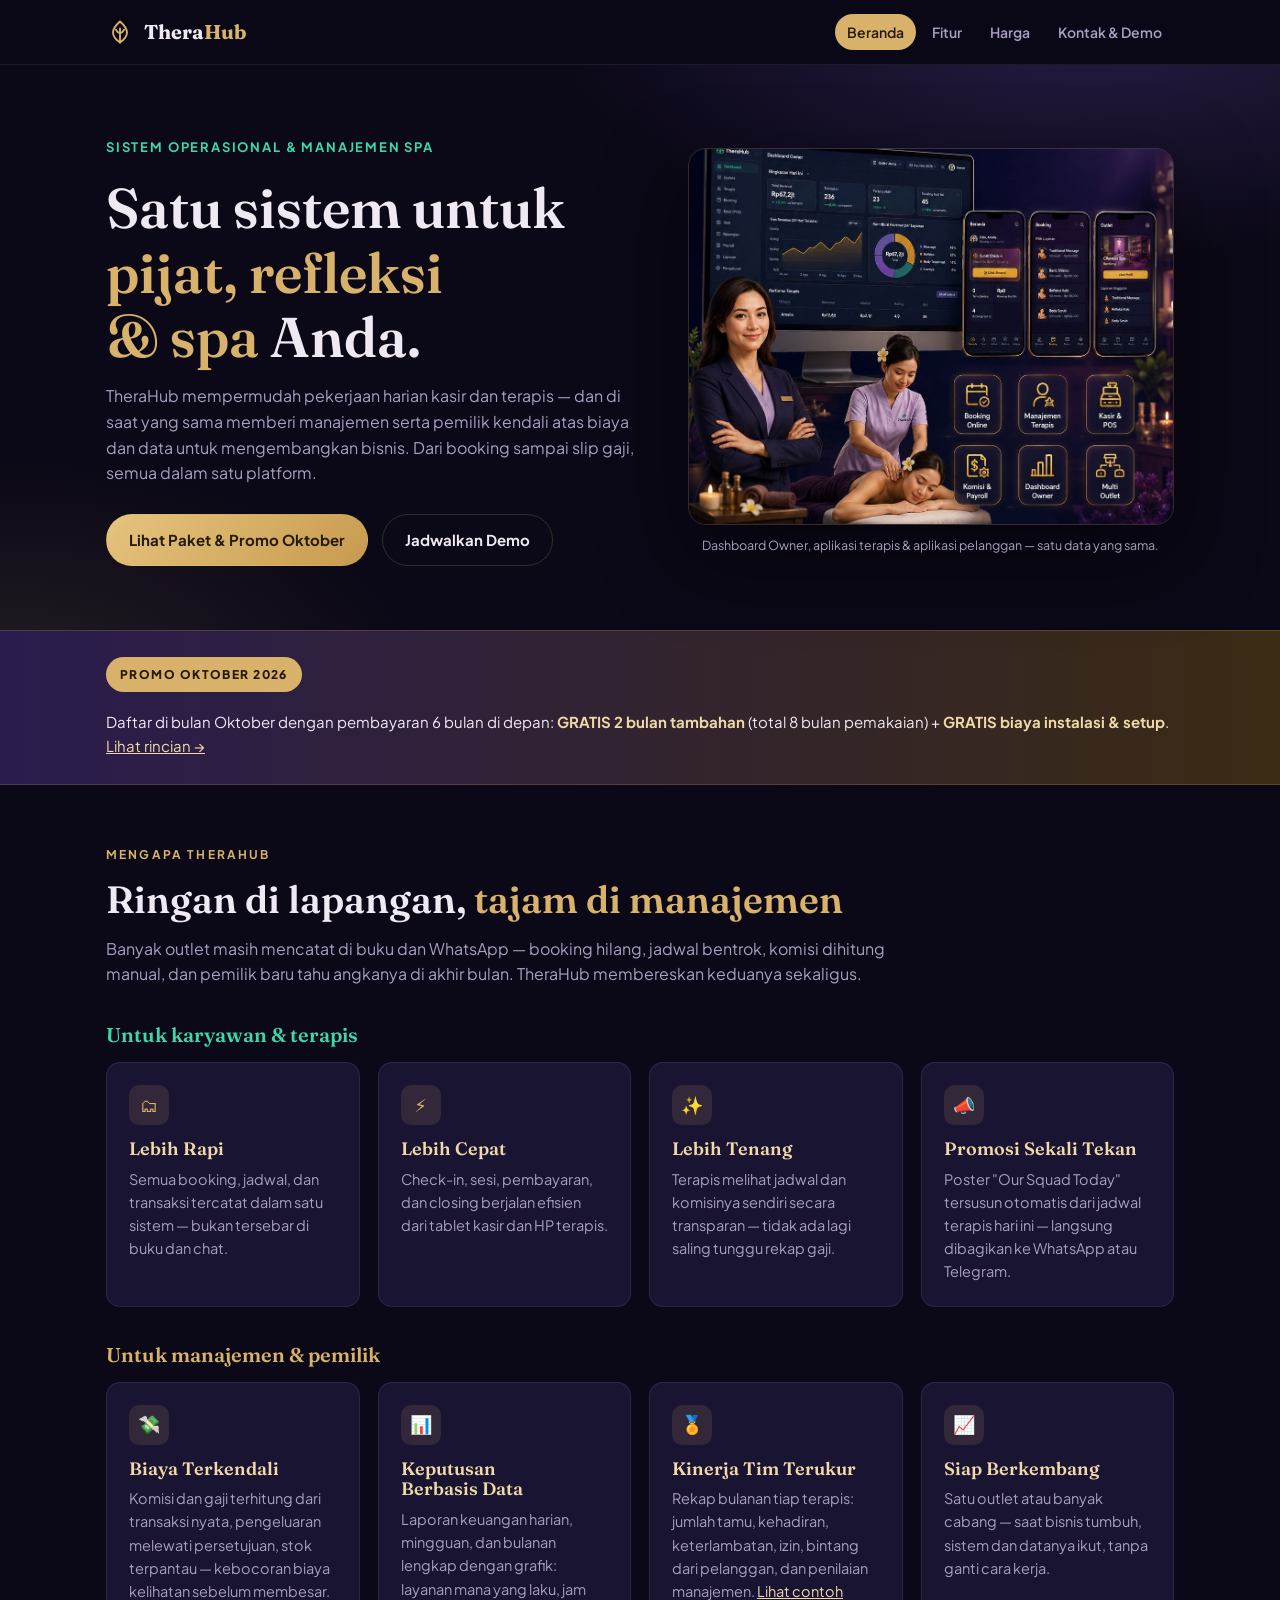
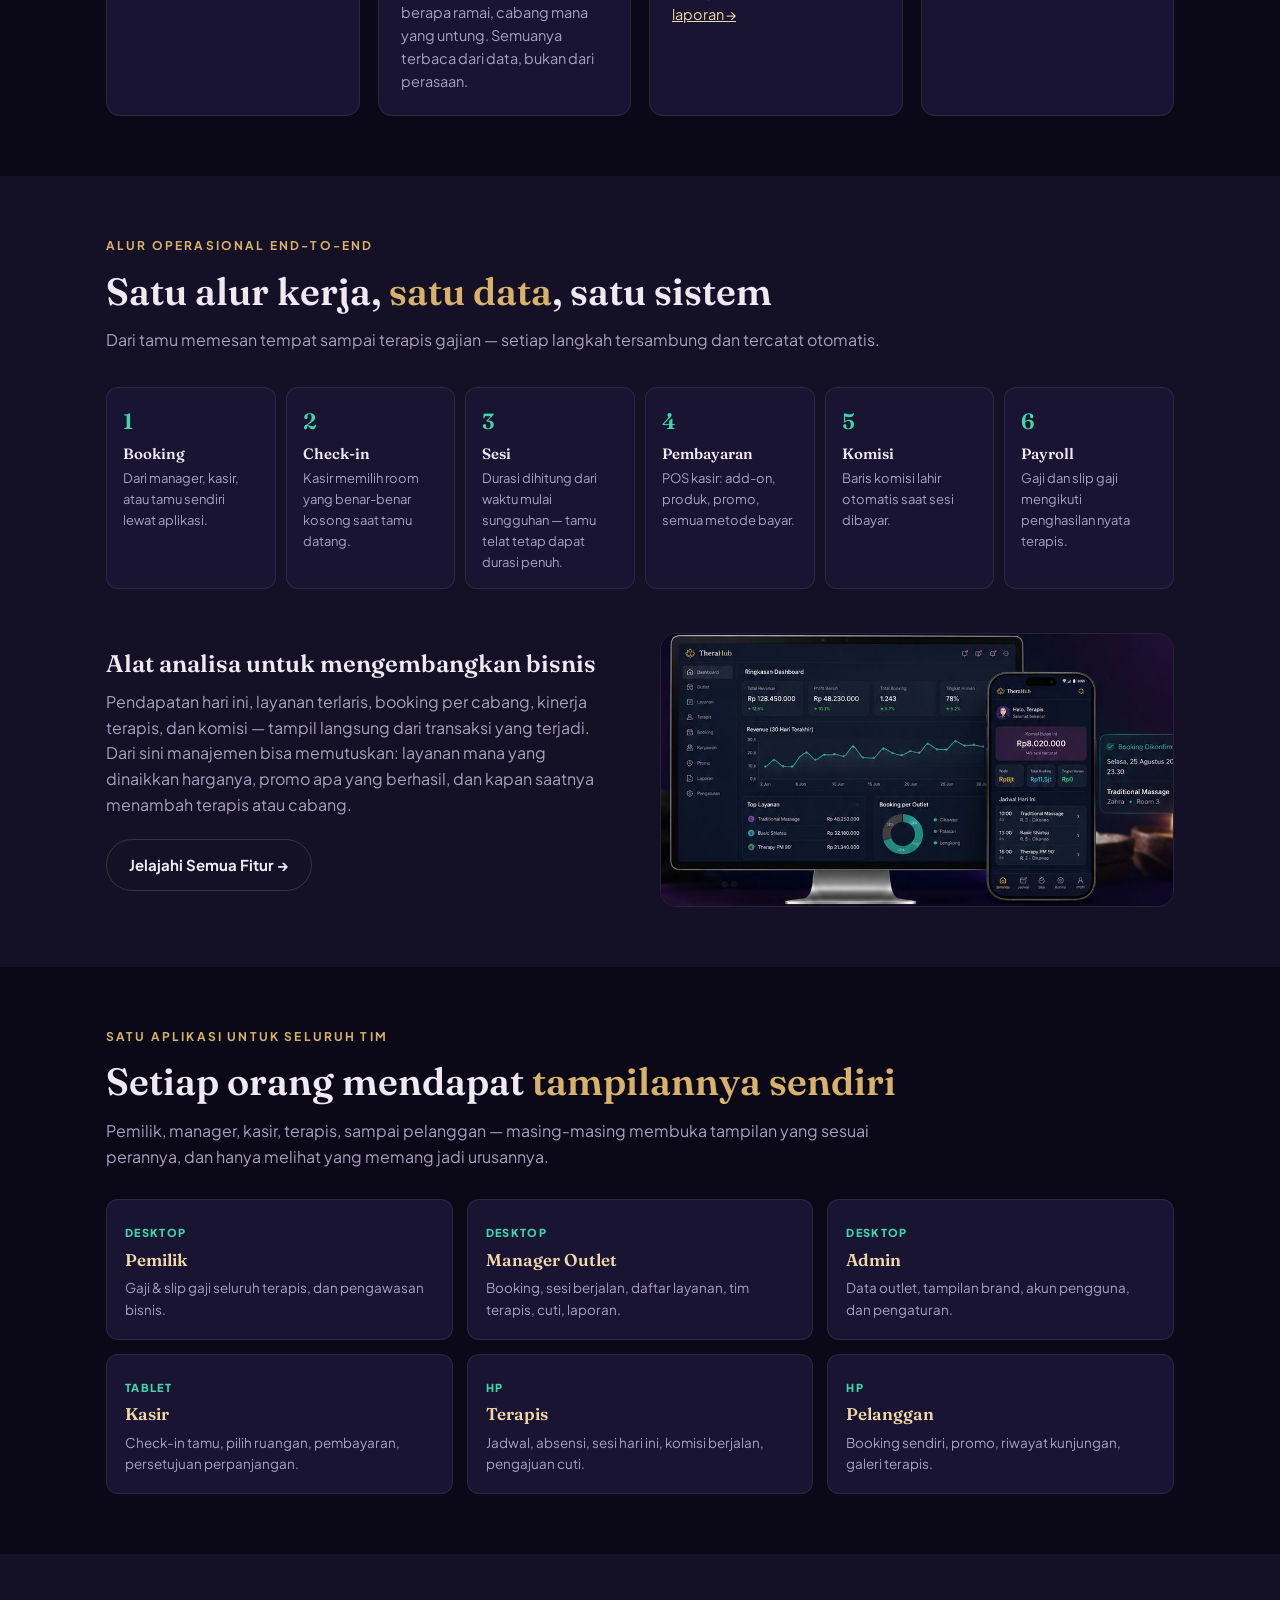
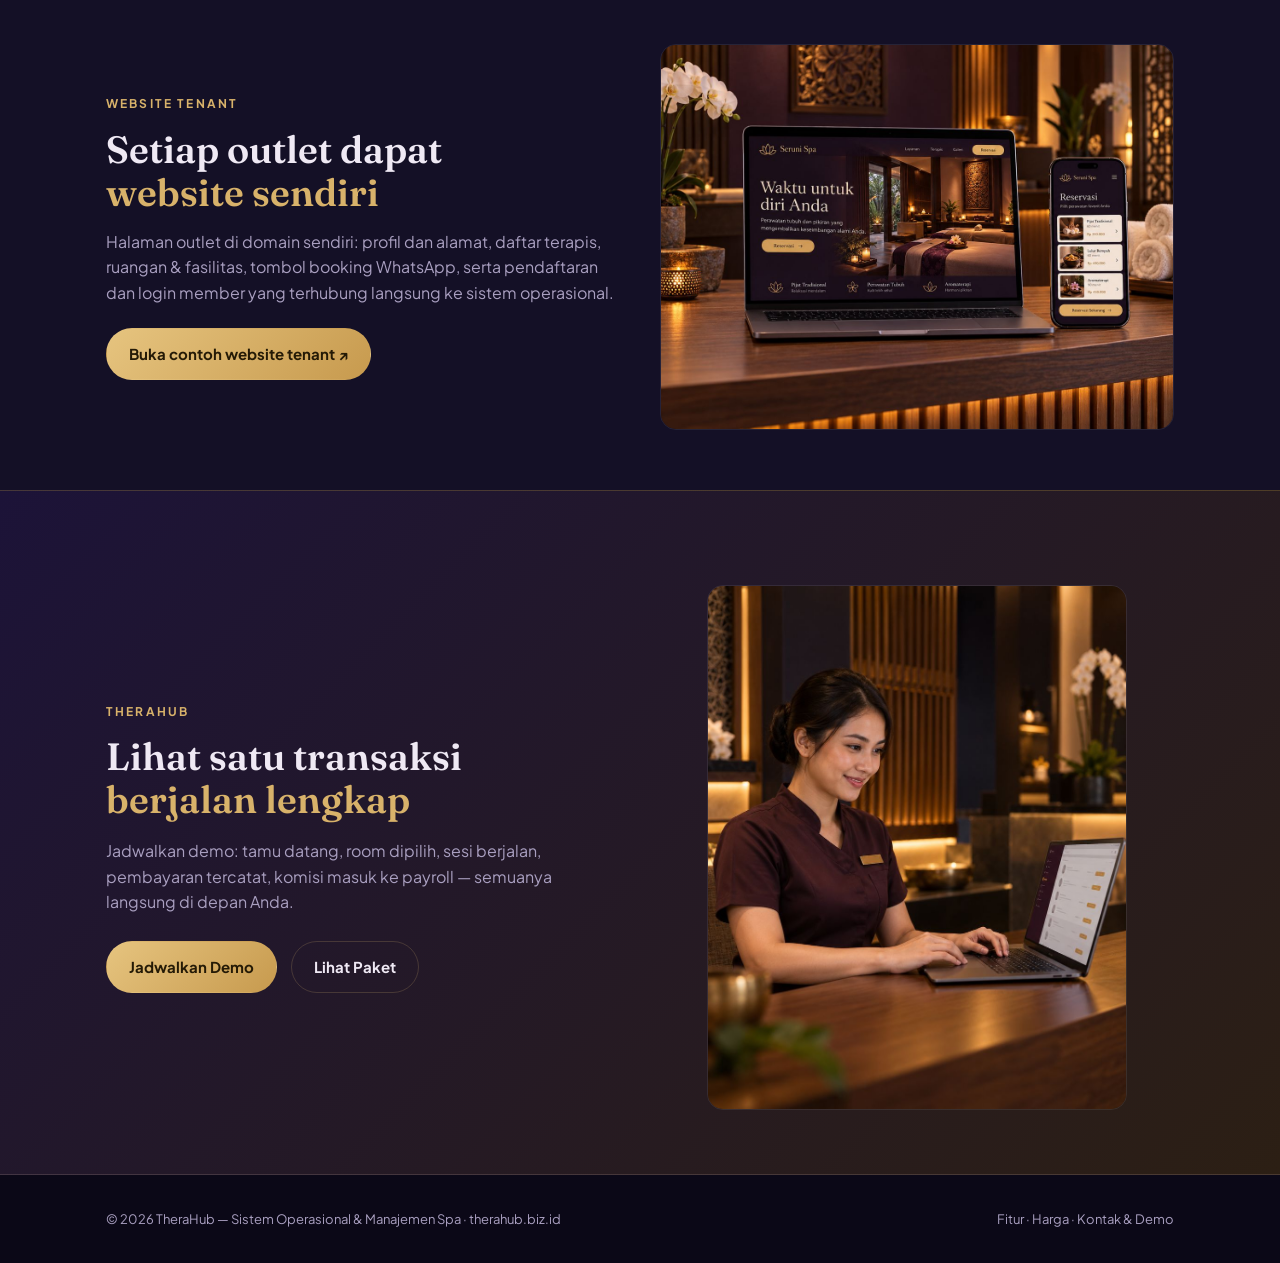
==== commit 85cc76a9: "Tambah Laporan & Analisa, kinerja terapis, pindah kamar QR" ====
--- a/index.html
+++ b/index.html
@@ -77,7 +77,8 @@
   <h3 style="margin-top:36px;font-size:20px;color:var(--gold)">Untuk manajemen &amp; pemilik</h3>
   <div class="grid" style="margin-top:16px">
     <div class="feat"><div class="ic">💸</div><h3>Biaya Terkendali</h3><p>Komisi dan gaji terhitung dari transaksi nyata, pengeluaran melewati persetujuan, stok terpantau — kebocoran biaya kelihatan sebelum membesar.</p></div>
-    <div class="feat"><div class="ic">📊</div><h3>Keputusan Berbasis Data</h3><p>Layanan mana yang laku, terapis mana yang produktif, jam berapa ramai, cabang mana yang untung — semuanya terbaca dari laporan, bukan dari perasaan.</p></div>
+    <div class="feat"><div class="ic">📊</div><h3>Keputusan Berbasis Data</h3><p>Laporan keuangan harian, mingguan, dan bulanan lengkap dengan grafik: layanan mana yang laku, jam berapa ramai, cabang mana yang untung. Semuanya terbaca dari data, bukan dari perasaan.</p></div>
+    <div class="feat"><div class="ic">🏅</div><h3>Kinerja Tim Terukur</h3><p>Rekap bulanan tiap terapis: jumlah tamu, kehadiran, keterlambatan, izin, bintang dari pelanggan, dan penilaian manajemen. <a href="fitur.html#laporan">Lihat contoh laporan →</a></p></div>
     <div class="feat"><div class="ic">📈</div><h3>Siap Berkembang</h3><p>Satu outlet atau banyak cabang — saat bisnis tumbuh, sistem dan datanya ikut, tanpa ganti cara kerja.</p></div>
   </div>
 </div></section>
--- a/styles.css
+++ b/styles.css
@@ -222,3 +222,61 @@
 
 /* Peran: 3 kolom rata di desktop */
 @media (min-width:721px){ .roles{grid-template-columns:repeat(3,1fr)} }
+
+/* Penampil proposal (geser kiri/kanan) */
+.gallery a{cursor:zoom-in}
+.lb{position:fixed;inset:0;z-index:100;background:rgba(6,4,14,.985);display:flex;flex-direction:column}
+.lb[hidden]{display:none}
+.lb-top{display:flex;justify-content:space-between;align-items:center;
+  padding:calc(12px + env(safe-area-inset-top,0px)) max(16px,env(safe-area-inset-right,0px)) 8px max(16px,env(safe-area-inset-left,0px));color:var(--muted);font-size:14px;font-weight:700;font-variant-numeric:tabular-nums}
+.lb-x{background:transparent;border:1px solid var(--line);color:var(--fg);width:42px;height:42px;border-radius:50%;font-size:18px;cursor:pointer}
+.lb-track{flex:1;min-height:0;display:flex;overflow-x:auto;scroll-snap-type:x mandatory;scrollbar-width:none;-webkit-overflow-scrolling:touch;overscroll-behavior:contain}
+.lb-track::-webkit-scrollbar{display:none}
+.lb-slide{flex:0 0 100%;scroll-snap-align:center;display:flex;align-items:center;justify-content:center;padding:8px 16px;min-width:0}
+.lb-slide img{max-width:100%;max-height:100%;object-fit:contain;border-radius:8px;box-shadow:0 20px 60px rgba(0,0,0,.5)}
+.lb-cap{text-align:center;color:var(--gold-soft);font-size:14px;padding:10px 16px calc(16px + env(safe-area-inset-bottom,0px))}
+.lb-nav{position:absolute;top:50%;transform:translateY(-50%);width:52px;height:52px;border-radius:50%;
+  border:1px solid var(--line);background:rgba(26,20,51,.85);color:var(--gold-soft);font-size:30px;line-height:1;cursor:pointer}
+.lb-prev{left:max(16px,env(safe-area-inset-left,0px))}
+.lb-next{right:max(16px,env(safe-area-inset-right,0px))}
+.lb-nav:disabled{opacity:.25;cursor:default}
+@media (max-width:720px){ .lb-nav{display:none} .lb-slide{padding:4px 10px} }
+@media (prefers-reduced-motion:reduce){ .lb-track{scroll-behavior:auto} }
+
+/* Laporan & Analisa */
+.rep-grid{display:grid;grid-template-columns:1.05fr 1fr;gap:20px;margin-top:34px;align-items:start}
+@media (max-width:900px){.rep-grid{grid-template-columns:1fr}}
+.rep-card{background:var(--card);border:1px solid var(--line);border-radius:18px;padding:24px;min-width:0;box-shadow:0 20px 50px rgba(0,0,0,.35)}
+.rep-head{display:flex;justify-content:space-between;align-items:flex-start;gap:12px;flex-wrap:wrap}
+.rep-kicker{font-size:11px;letter-spacing:.16em;text-transform:uppercase;color:var(--teal);font-weight:800}
+.rep-head h3{font-size:20px;margin-top:4px;color:var(--gold-soft)}
+.rep-tabs{display:flex;gap:4px;background:var(--bg);border:1px solid var(--line-soft);border-radius:999px;padding:3px}
+.rep-tabs span{font-size:12px;font-weight:700;color:var(--muted);padding:5px 11px;border-radius:999px}
+.rep-tabs span.on{background:var(--gold);color:#241a06}
+.rep-kpis{display:grid;grid-template-columns:repeat(3,1fr);gap:10px;margin-top:18px}
+.rep-kpis div{background:var(--bg);border-radius:10px;padding:12px;min-width:0}
+.rep-kpis span{display:block;font-size:11.5px;color:var(--muted)}
+.rep-kpis b{display:block;font-family:var(--display);font-size:20px;color:var(--fg);font-weight:600;margin-top:2px;font-variant-numeric:tabular-nums}
+.rep-kpis i{display:block;font-style:normal;font-size:11.5px;color:var(--muted);margin-top:2px}
+.rep-kpis i.up{color:var(--teal)} .rep-kpis i.down{color:var(--gold)}
+.rep-chart{width:100%;height:auto;margin-top:16px;display:block}
+.rep-chart .grid line{stroke:rgba(255,255,255,.07);stroke-width:1}
+.rep-chart .ax text{fill:var(--muted);font-size:10px;font-family:var(--body);text-anchor:end}
+.rep-chart .ax.lbl text{text-anchor:middle}
+.rep-chart .bars rect{fill:rgba(216,178,106,.45)}
+.rep-chart .bars rect.hi{fill:var(--gold)}
+.rep-table-wrap{overflow-x:auto;margin-top:18px;border:1px solid var(--line-soft);border-radius:12px}
+.rep-table{width:100%;border-collapse:collapse;font-size:13.5px;font-variant-numeric:tabular-nums;min-width:440px}
+.rep-table th{text-align:left;font-size:11px;letter-spacing:.06em;text-transform:uppercase;color:var(--muted);font-weight:700;padding:10px 12px;background:var(--bg);white-space:nowrap}
+.rep-table th:nth-child(2){color:var(--gold-soft)}
+.rep-table td{padding:10px 12px;border-top:1px solid var(--line-soft);white-space:nowrap}
+.rep-table .st{color:var(--gold)} .rep-table .st .off{color:rgba(255,255,255,.15)}
+.rep-list{list-style:none;margin:18px 0 0;padding:16px 0 0;border-top:1px solid var(--line-soft);display:flex;flex-direction:column;gap:9px;font-size:14px;color:var(--muted)}
+.rep-list li{display:flex;gap:10px}
+.rep-list li::before{content:"✓";color:var(--teal);font-weight:800;flex:0 0 auto}
+@media (max-width:720px){ .rep-card{padding:18px} .rep-kpis{grid-template-columns:1fr 1fr 1fr;gap:6px} .rep-kpis div{padding:9px} .rep-kpis b{font-size:16px} }
+.rep-chart .grid line.base{stroke:rgba(255,255,255,.18)}
+.rep-chart .peak{fill:var(--gold-soft);font-size:11px;font-weight:700;font-family:var(--body);text-anchor:middle}
+.rep-table{min-width:0}
+.rep-table th,.rep-table td{padding:10px 9px}
+@media (max-width:720px){ .rep-table{min-width:420px} }
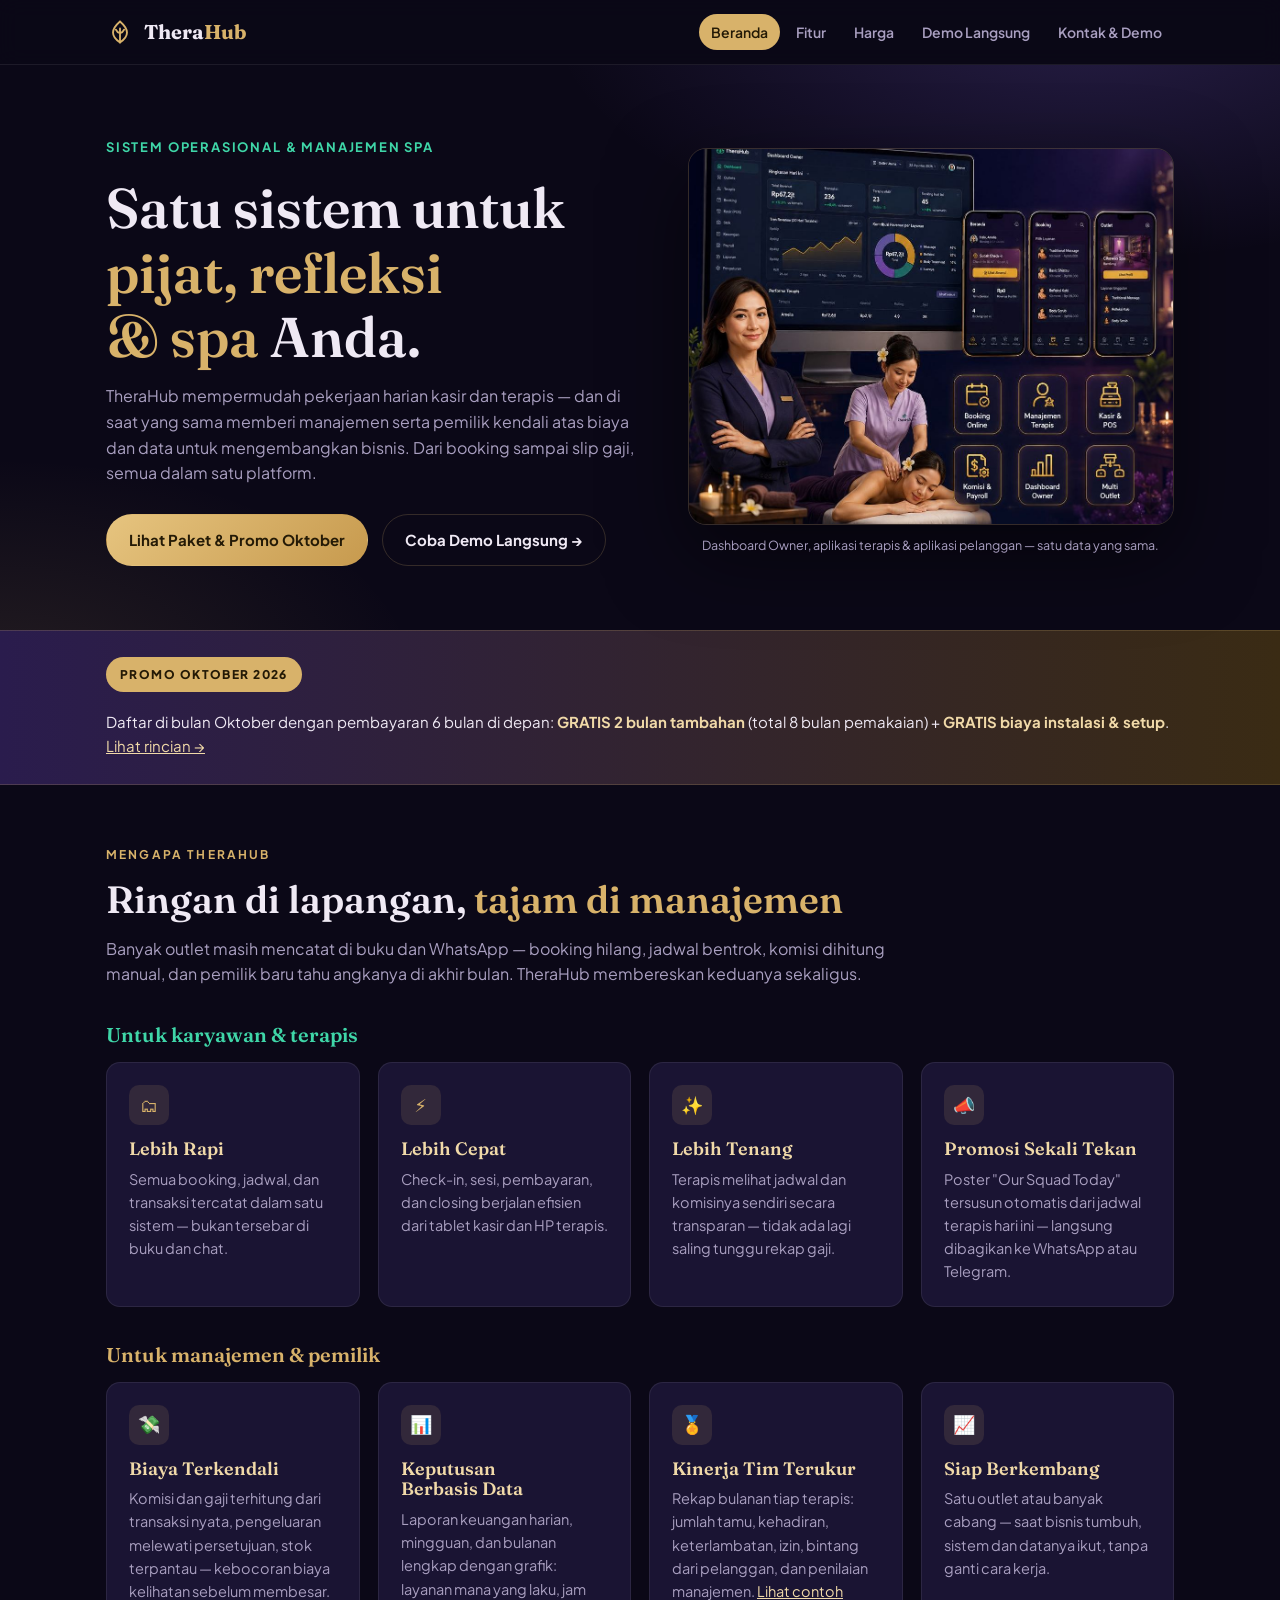
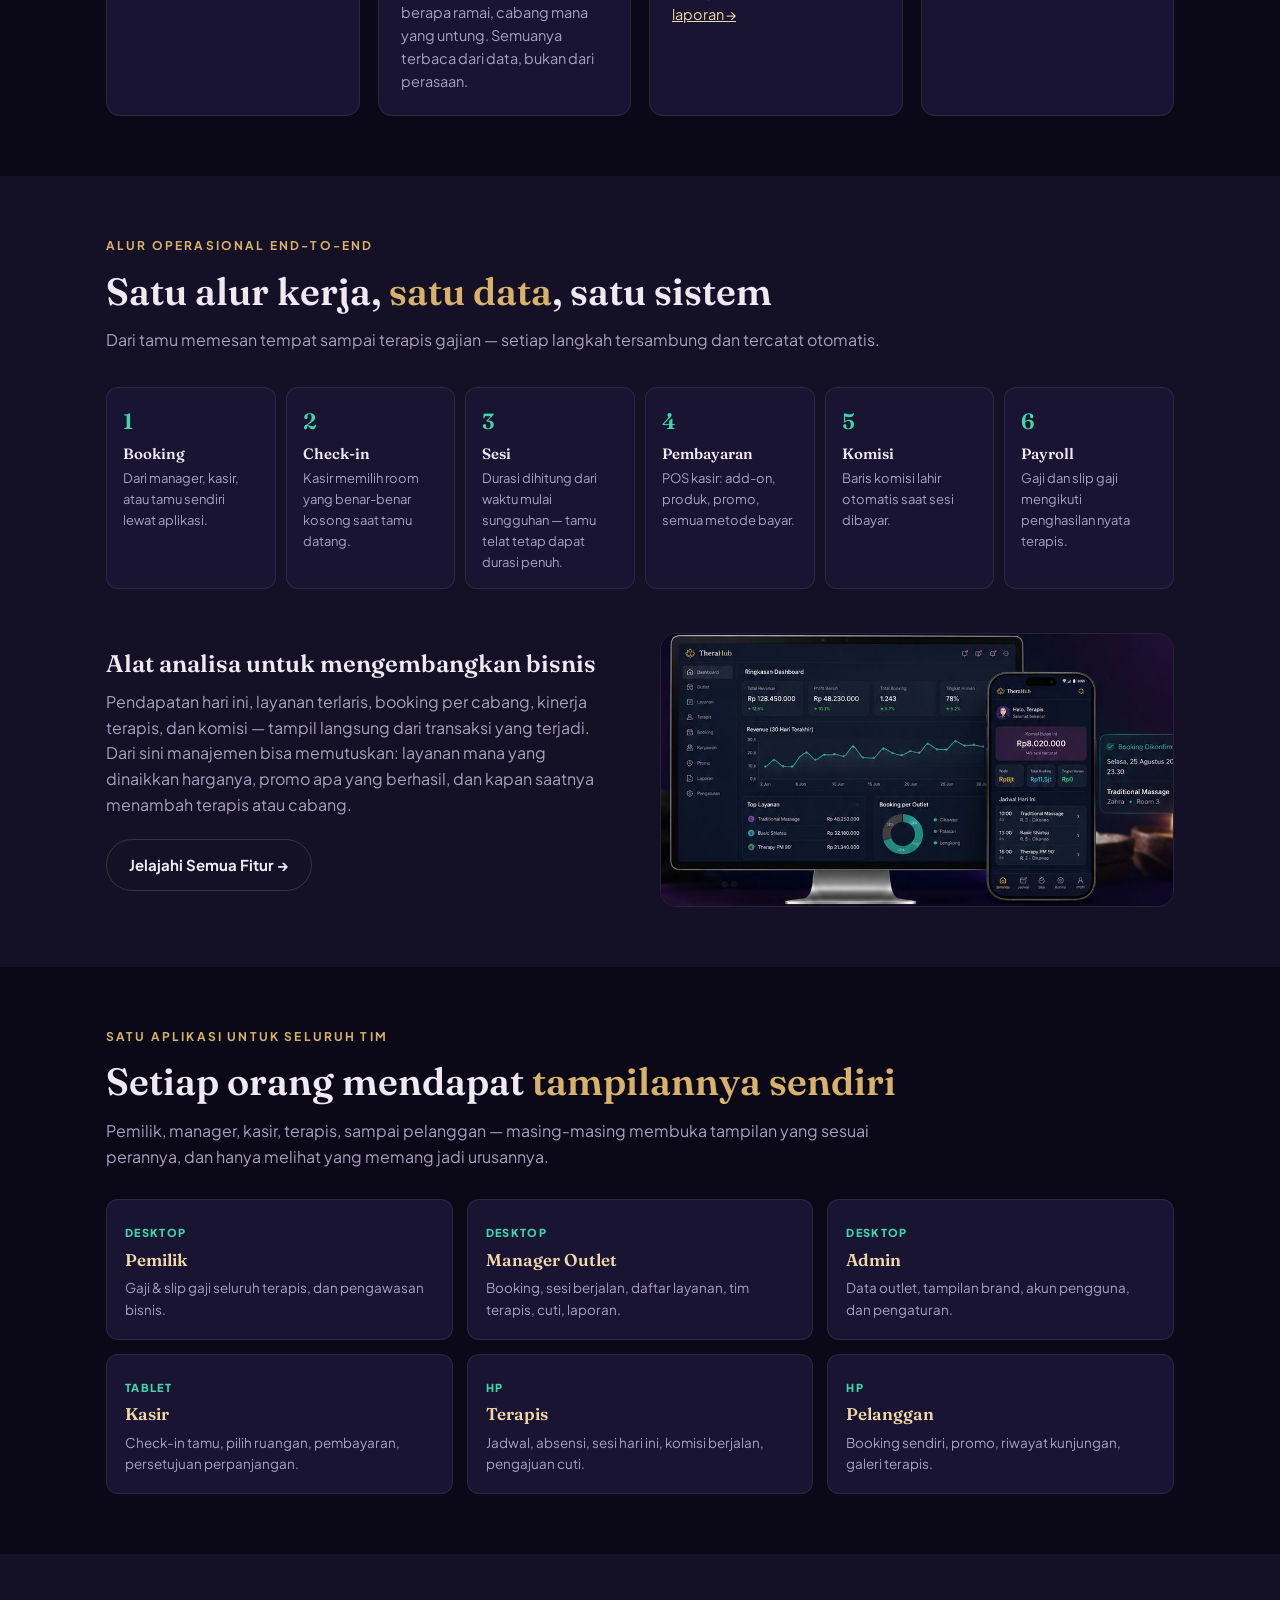
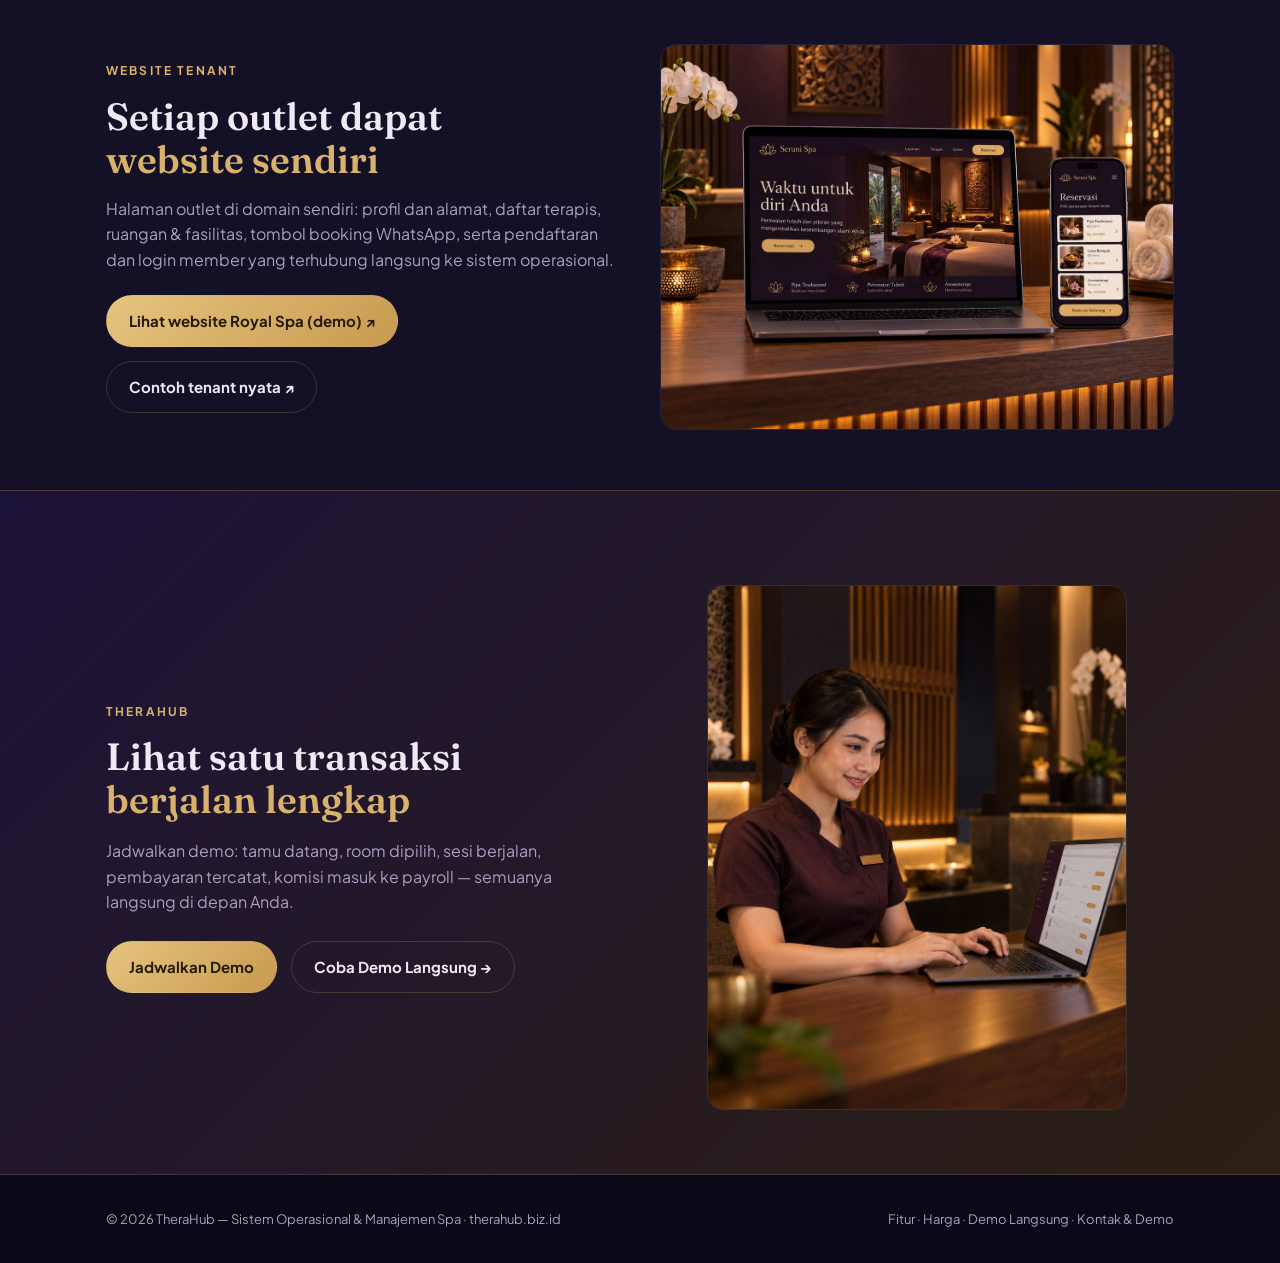
==== commit 0d2c2f33: "Tautkan Demo Langsung: website Royal Spa & simulasi demo" ====
--- a/index.html
+++ b/index.html
@@ -34,6 +34,7 @@
     <a href="index.html" class="on">Beranda</a>
     <a href="fitur.html">Fitur</a>
     <a href="harga.html">Harga</a>
+    <a href="kontak.html#demo-langsung">Demo Langsung</a>
     <a href="kontak.html">Kontak &amp; Demo</a>
   </span>
 </div></nav>
@@ -46,7 +47,7 @@
       <p class="lead">TheraHub mempermudah pekerjaan harian kasir dan terapis — dan di saat yang sama memberi manajemen serta pemilik kendali atas biaya dan data untuk mengembangkan bisnis. Dari booking sampai slip gaji, semua dalam satu platform.</p>
       <div class="cta">
         <a class="btn btn-gold" href="harga.html">Lihat Paket &amp; Promo Oktober</a>
-        <a class="btn btn-ghost" href="kontak.html" data-wa="Halo%20TheraHub%2C%20saya%20mau%20jadwalkan%20demo.">Jadwalkan Demo</a>
+        <a class="btn btn-ghost" href="kontak.html#demo-langsung">Coba Demo Langsung →</a>
       </div>
     </div>
     <div>
@@ -128,7 +129,8 @@
       <h2>Setiap outlet dapat <em>website sendiri</em></h2>
       <p class="lead">Halaman outlet di domain sendiri: profil dan alamat, daftar terapis, ruangan &amp; fasilitas, tombol booking WhatsApp, serta pendaftaran dan login member yang terhubung langsung ke sistem operasional.</p>
       <div class="cta" style="display:flex;gap:14px;flex-wrap:wrap;margin-top:22px">
-        <a class="btn btn-gold" href="https://www.amethystbdg.my.id/" target="_blank" rel="noopener">Buka contoh website tenant ↗</a>
+        <a class="btn btn-gold" href="https://demo.therahub.biz.id/" target="_blank" rel="noopener">Lihat website Royal Spa (demo) ↗</a>
+        <a class="btn btn-ghost" href="https://www.amethystbdg.my.id/" target="_blank" rel="noopener">Contoh tenant nyata ↗</a>
       </div>
     </div>
     <div class="media"><img src="img/tenant-website.jpg" alt="Contoh website outlet spa di laptop dan ponsel: halaman utama dan reservasi layanan" loading="lazy"></div>
@@ -143,7 +145,7 @@
       <p>Jadwalkan demo: tamu datang, room dipilih, sesi berjalan, pembayaran tercatat, komisi masuk ke payroll — semuanya langsung di depan Anda.</p>
       <div class="cta" style="display:flex;gap:14px;flex-wrap:wrap;margin-top:26px">
         <a class="btn btn-gold" href="kontak.html" data-wa="Halo%20TheraHub%2C%20saya%20mau%20jadwalkan%20demo%20dan%20klaim%20promo%20Oktober.">Jadwalkan Demo</a>
-        <a class="btn btn-ghost" href="harga.html">Lihat Paket</a>
+        <a class="btn btn-ghost" href="kontak.html#demo-langsung">Coba Demo Langsung →</a>
       </div>
     </div>
     <div class="media"><img src="img/staff-laptop.jpg" alt="Staf spa tersenyum sambil membuka TheraHub di laptop" loading="lazy" style="max-width:420px;margin-inline:auto"></div>
@@ -152,7 +154,7 @@
 
 <footer class="site band"><div class="in">
   <span>© 2026 TheraHub — Sistem Operasional &amp; Manajemen Spa · therahub.biz.id</span>
-  <span><a href="fitur.html">Fitur</a> · <a href="harga.html">Harga</a> · <a href="kontak.html">Kontak &amp; Demo</a></span>
+  <span><a href="fitur.html">Fitur</a> · <a href="harga.html">Harga</a> · <a href="kontak.html#demo-langsung">Demo Langsung</a> · <a href="kontak.html">Kontak &amp; Demo</a></span>
 </div></footer>
 
 <script src="site.js"></script>
--- a/styles.css
+++ b/styles.css
@@ -280,3 +280,6 @@
 .rep-table{min-width:0}
 .rep-table th,.rep-table td{padding:10px 9px}
 @media (max-width:720px){ .rep-table{min-width:420px} }
+
+/* Lompat ke #demo-langsung / #laporan tidak tertutup nav yang menempel (2026-10-23) */
+section[id]{scroll-margin-top:84px}
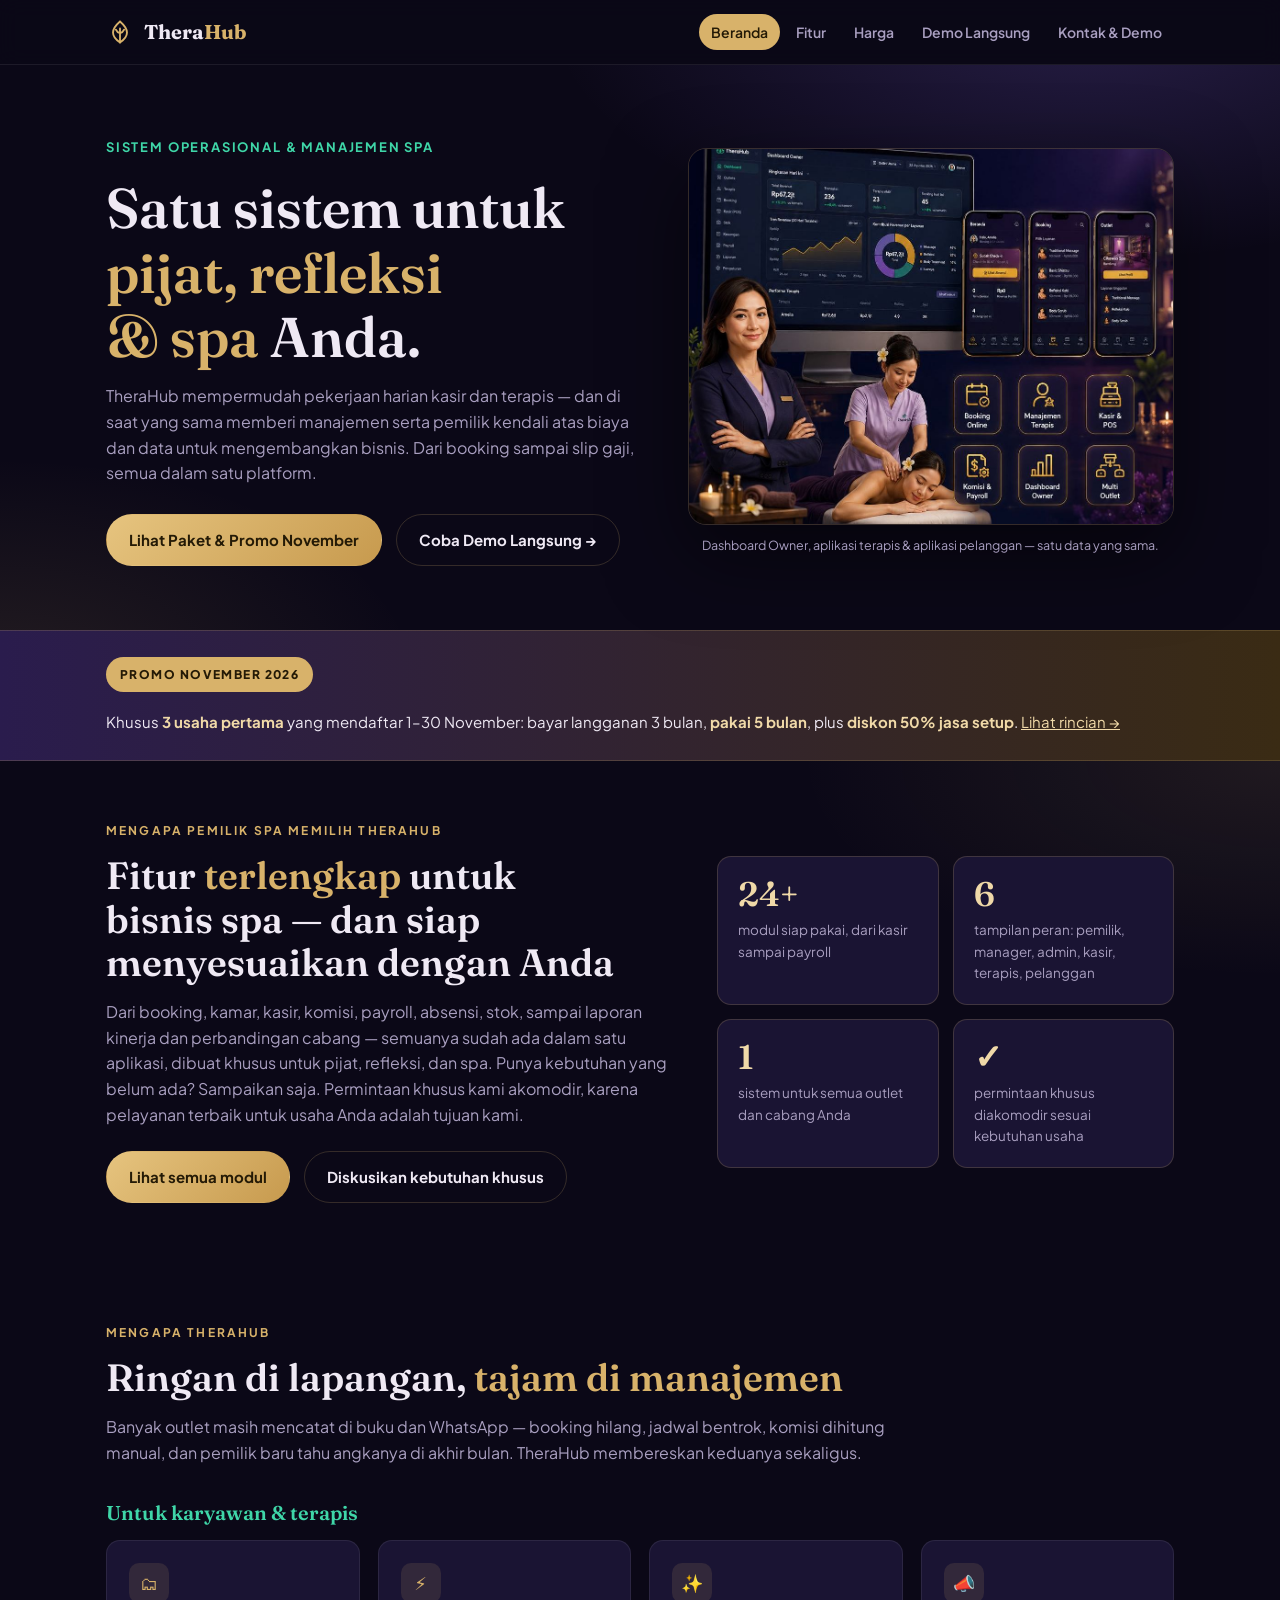
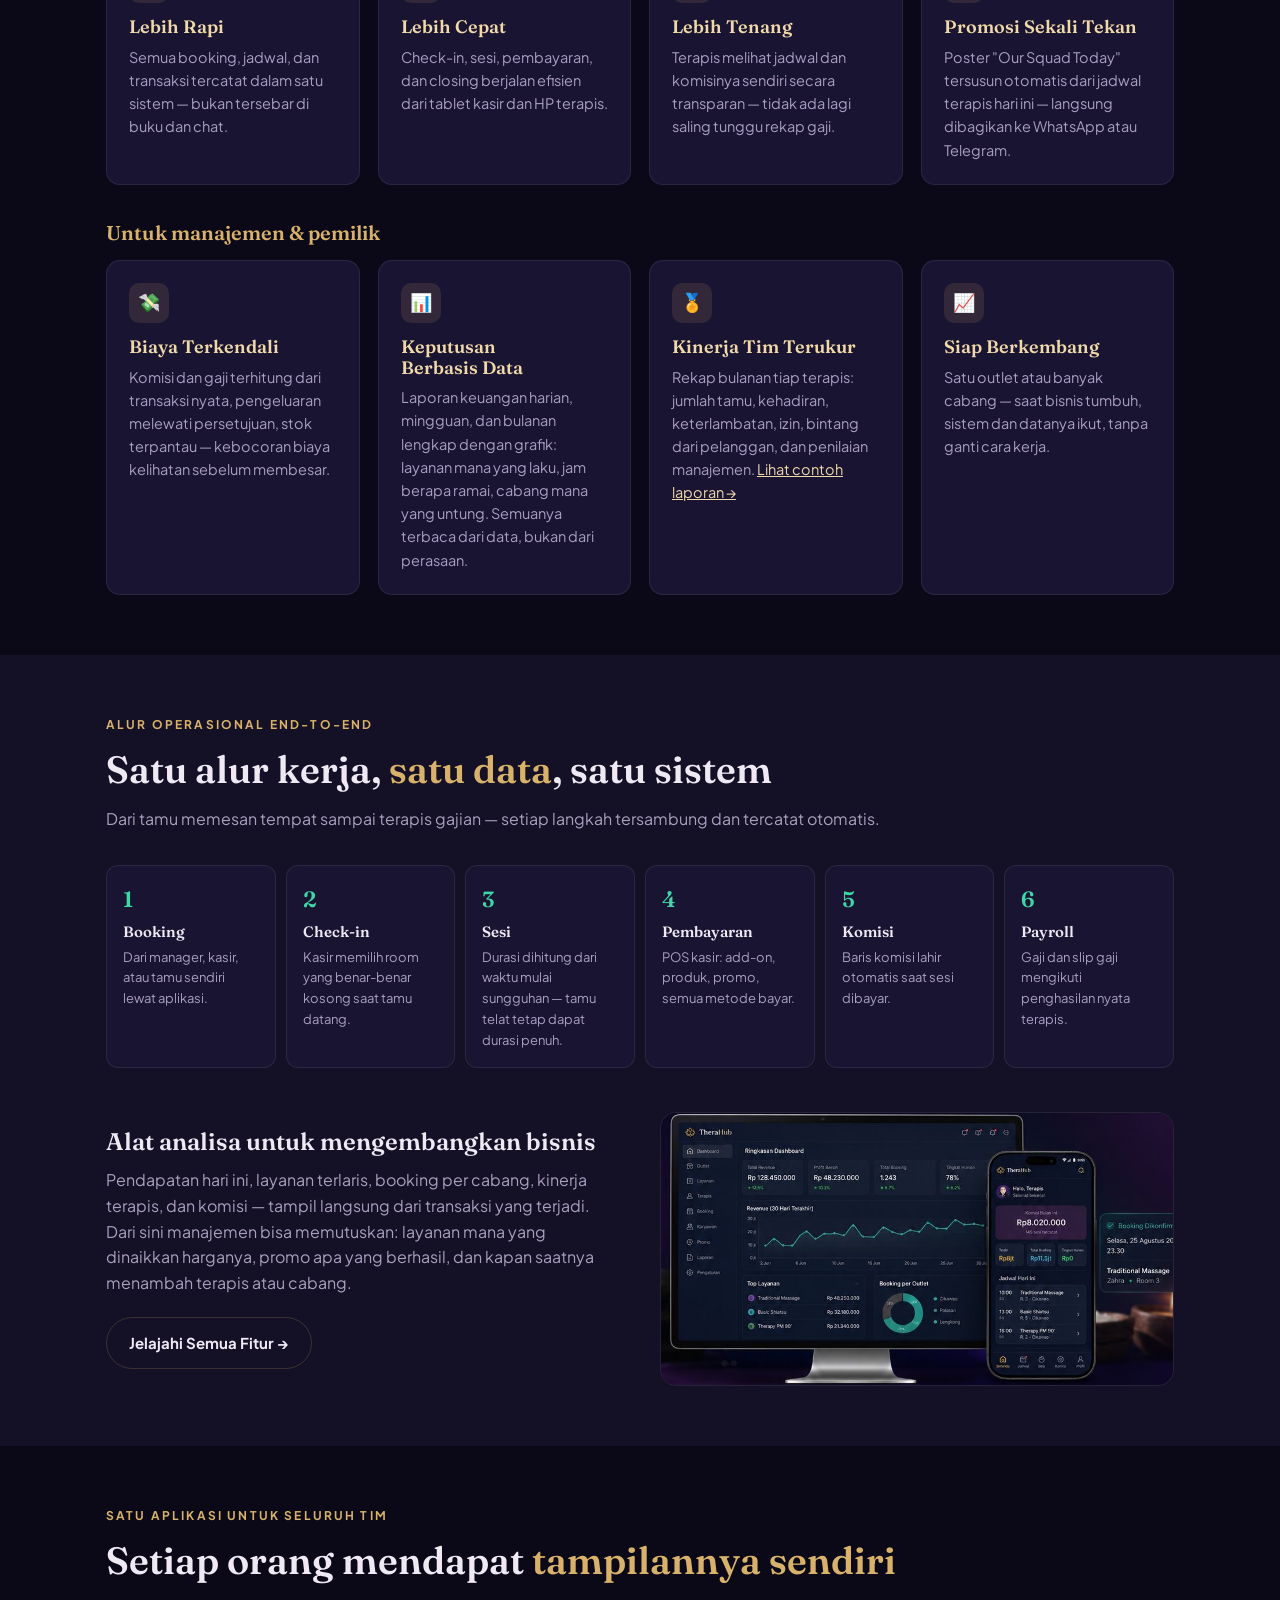
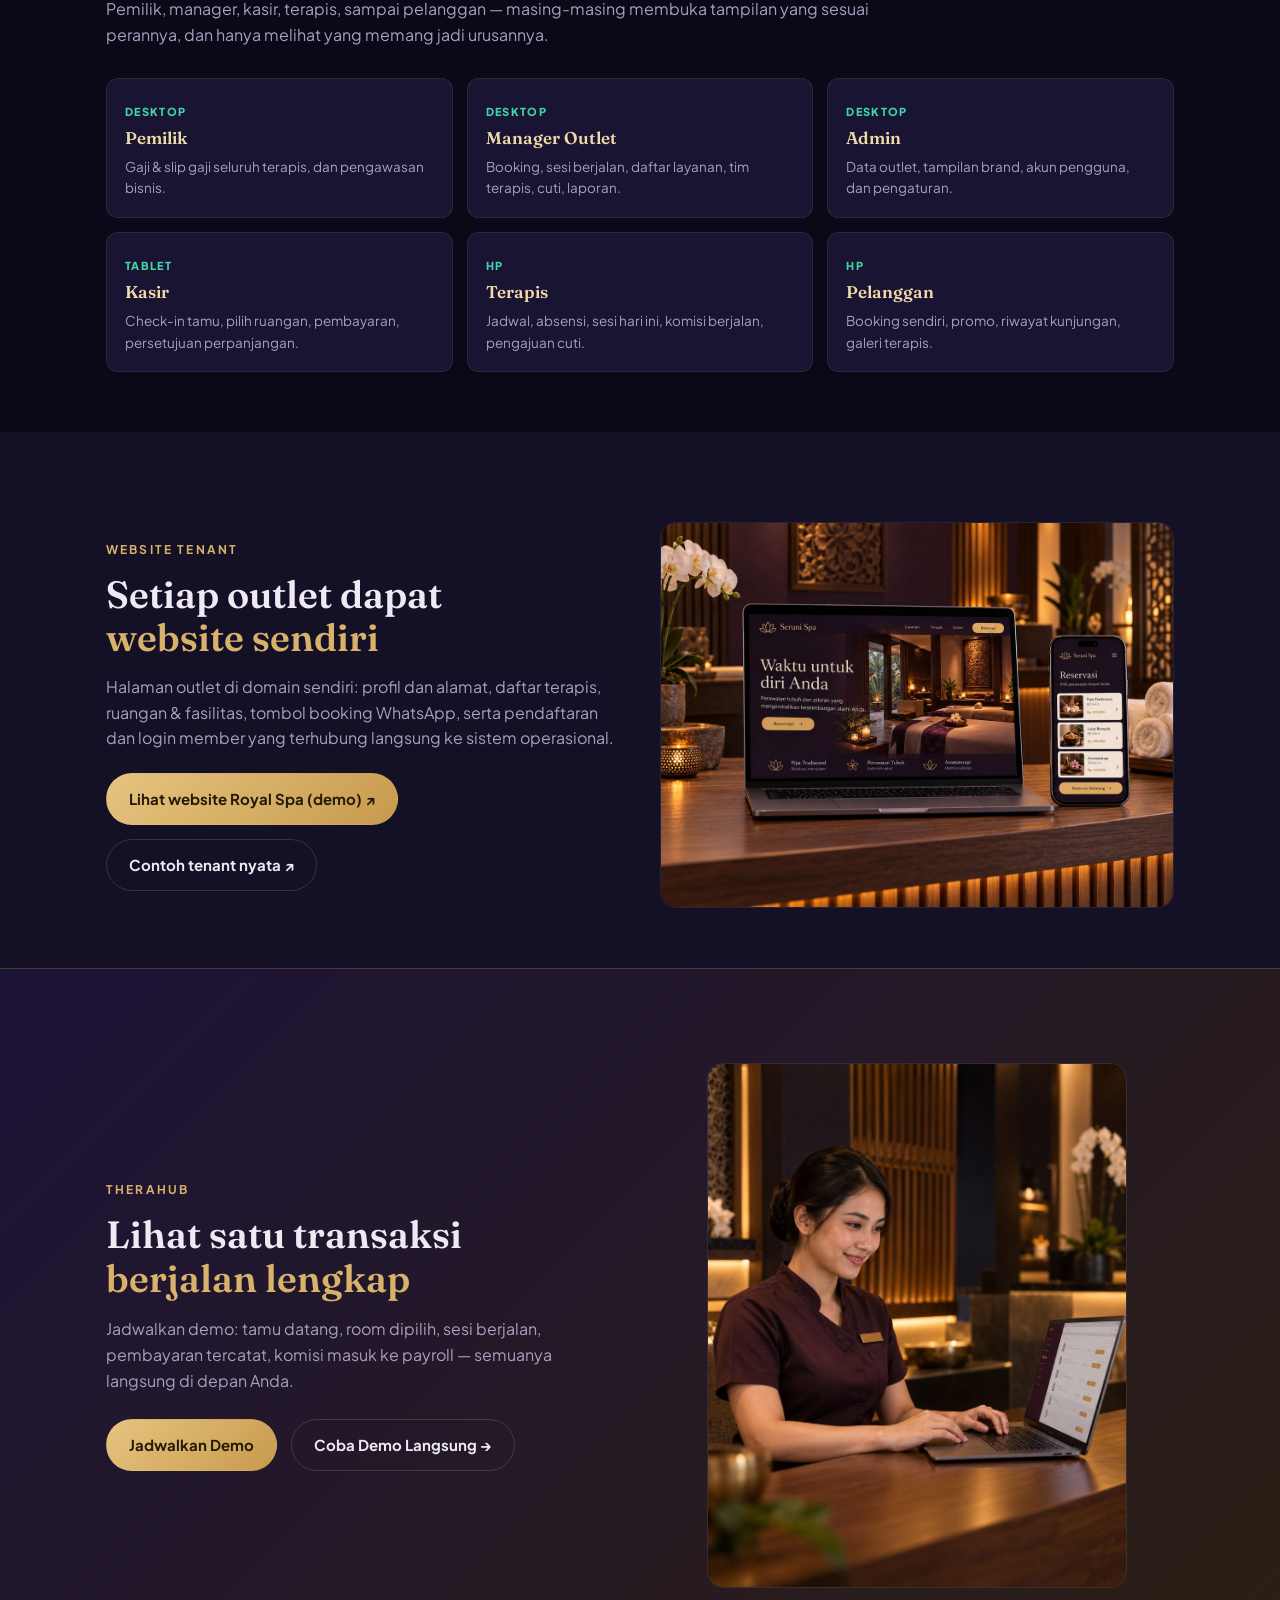
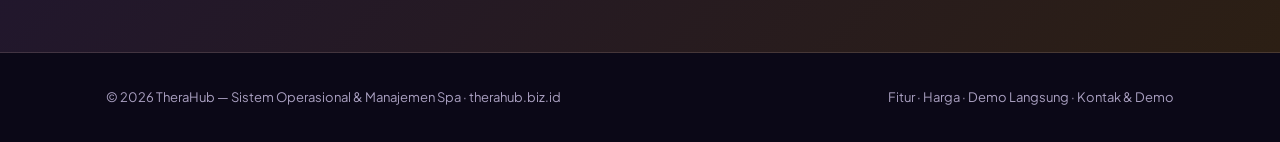
==== commit fa9e2953: "Harga & modul sesuai katalog 24 Okt, payroll di Starter, promo November, fitur terlengkap" ====
--- a/index.html
+++ b/index.html
@@ -5,22 +5,22 @@
 <meta name="viewport" content="width=device-width, initial-scale=1, viewport-fit=cover">
 <title>TheraHub</title>
 <!-- og:start -->
-<meta name="description" content="Satu sistem untuk pijat, refleksi & spa: booking, kasir, komisi, payroll & laporan. Promo Oktober: gratis 2 bulan + instalasi.">
+<meta name="description" content="Satu sistem untuk pijat, refleksi & spa: booking, kasir, komisi, payroll & laporan. Promo November untuk 3 klien pertama: bayar 3 bulan, pakai 5 bulan.">
 <link rel="canonical" href="https://www.therahub.biz.id/">
 <meta property="og:type" content="website">
 <meta property="og:site_name" content="TheraHub">
 <meta property="og:locale" content="id_ID">
 <meta property="og:title" content="TheraHub — Sistem Operasional & Manajemen Spa">
-<meta property="og:description" content="Satu sistem untuk pijat, refleksi & spa: booking, kasir, komisi, payroll & laporan. Promo Oktober: gratis 2 bulan + instalasi.">
+<meta property="og:description" content="Satu sistem untuk pijat, refleksi & spa: booking, kasir, komisi, payroll & laporan. Promo November untuk 3 klien pertama: bayar 3 bulan, pakai 5 bulan.">
 <meta property="og:url" content="https://www.therahub.biz.id/">
-<meta property="og:image" content="https://www.therahub.biz.id/img/og.jpg">
+<meta property="og:image" content="https://www.therahub.biz.id/img/og-v2.jpg">
 <meta property="og:image:width" content="1200">
 <meta property="og:image:height" content="630">
 <meta property="og:image:alt" content="TheraHub — dashboard dan aplikasi spa dengan terapis dan tamu">
 <meta name="twitter:card" content="summary_large_image">
 <meta name="twitter:title" content="TheraHub — Sistem Operasional & Manajemen Spa">
-<meta name="twitter:description" content="Satu sistem untuk pijat, refleksi & spa: booking, kasir, komisi, payroll & laporan. Promo Oktober: gratis 2 bulan + instalasi.">
-<meta name="twitter:image" content="https://www.therahub.biz.id/img/og.jpg">
+<meta name="twitter:description" content="Satu sistem untuk pijat, refleksi & spa: booking, kasir, komisi, payroll & laporan. Promo November untuk 3 klien pertama: bayar 3 bulan, pakai 5 bulan.">
+<meta name="twitter:image" content="https://www.therahub.biz.id/img/og-v2.jpg">
 <meta name="theme-color" content="#0b0817">
 <!-- og:end -->
 <link rel="stylesheet" href="https://fonts.googleapis.com/css2?family=Fraunces:opsz,wght@9..144,400;9..144,600;9..144,700&family=Plus+Jakarta+Sans:wght@400;500;600;700;800&display=swap">
@@ -46,7 +46,7 @@
       <h1>Satu sistem untuk <em>pijat, refleksi &amp; spa</em> Anda.</h1>
       <p class="lead">TheraHub mempermudah pekerjaan harian kasir dan terapis — dan di saat yang sama memberi manajemen serta pemilik kendali atas biaya dan data untuk mengembangkan bisnis. Dari booking sampai slip gaji, semua dalam satu platform.</p>
       <div class="cta">
-        <a class="btn btn-gold" href="harga.html">Lihat Paket &amp; Promo Oktober</a>
+        <a class="btn btn-gold" href="harga.html">Lihat Paket &amp; Promo November</a>
         <a class="btn btn-ghost" href="kontak.html#demo-langsung">Coba Demo Langsung →</a>
       </div>
     </div>
@@ -58,9 +58,29 @@
 </div></header>
 
 <div class="promo band"><div class="in">
-  <span class="badge">Promo Oktober 2026</span>
-  <p>Daftar di bulan Oktober dengan pembayaran 6 bulan di depan: <b>GRATIS 2 bulan tambahan</b> (total 8 bulan pemakaian) + <b>GRATIS biaya instalasi &amp; setup</b>. <a href="harga.html#promo">Lihat rincian →</a></p>
+  <span class="badge">Promo November 2026</span>
+  <p>Khusus <b>3 usaha pertama</b> yang mendaftar 1–30 November: bayar langganan 3 bulan, <b>pakai 5 bulan</b>, plus <b>diskon 50% jasa setup</b>. <a href="harga.html#promo">Lihat rincian →</a></p>
 </div></div>
+
+<section class="band best"><div class="in">
+  <div class="best-grid">
+    <div>
+      <div class="eyebrow">Mengapa Pemilik Spa Memilih TheraHub</div>
+      <h2>Fitur <em>terlengkap</em> untuk bisnis spa — dan siap menyesuaikan dengan Anda</h2>
+      <p class="lead">Dari booking, kamar, kasir, komisi, payroll, absensi, stok, sampai laporan kinerja dan perbandingan cabang — semuanya sudah ada dalam satu aplikasi, dibuat khusus untuk pijat, refleksi, dan spa. Punya kebutuhan yang belum ada? Sampaikan saja. Permintaan khusus kami akomodir, karena pelayanan terbaik untuk usaha Anda adalah tujuan kami.</p>
+      <div class="cta" style="display:flex;gap:14px;flex-wrap:wrap;margin-top:24px">
+        <a class="btn btn-gold" href="harga.html#modul">Lihat semua modul</a>
+        <a class="btn btn-ghost" href="kontak.html" data-wa="Halo%20TheraHub%2C%20saya%20punya%20kebutuhan%20khusus%20untuk%20outlet%20saya.">Diskusikan kebutuhan khusus</a>
+      </div>
+    </div>
+    <div class="best-stats">
+      <div><b>24+</b><span>modul siap pakai, dari kasir sampai payroll</span></div>
+      <div><b>6</b><span>tampilan peran: pemilik, manager, admin, kasir, terapis, pelanggan</span></div>
+      <div><b>1</b><span>sistem untuk semua outlet dan cabang Anda</span></div>
+      <div><b>✓</b><span>permintaan khusus diakomodir sesuai kebutuhan usaha</span></div>
+    </div>
+  </div>
+</div></section>
 
 <section class="band"><div class="in">
   <div class="eyebrow">Mengapa TheraHub</div>
@@ -144,7 +164,7 @@
       <h2>Lihat satu transaksi <em>berjalan lengkap</em></h2>
       <p>Jadwalkan demo: tamu datang, room dipilih, sesi berjalan, pembayaran tercatat, komisi masuk ke payroll — semuanya langsung di depan Anda.</p>
       <div class="cta" style="display:flex;gap:14px;flex-wrap:wrap;margin-top:26px">
-        <a class="btn btn-gold" href="kontak.html" data-wa="Halo%20TheraHub%2C%20saya%20mau%20jadwalkan%20demo%20dan%20klaim%20promo%20Oktober.">Jadwalkan Demo</a>
+        <a class="btn btn-gold" href="kontak.html" data-wa="Halo%20TheraHub%2C%20saya%20mau%20jadwalkan%20demo%20dan%20ikut%20promo%20November.">Jadwalkan Demo</a>
         <a class="btn btn-ghost" href="kontak.html#demo-langsung">Coba Demo Langsung →</a>
       </div>
     </div>
--- a/styles.css
+++ b/styles.css
@@ -283,3 +283,30 @@
 
 /* Lompat ke #demo-langsung / #laporan tidak tertutup nav yang menempel (2026-10-23) */
 section[id]{scroll-margin-top:84px}
+
+/* Matriks modul paket */
+.mx-wrap{overflow-x:auto;margin-top:30px;border:1px solid var(--line);border-radius:16px;background:var(--card)}
+.mx{width:100%;border-collapse:collapse;font-size:14px;min-width:560px}
+.mx thead th{position:sticky;top:0;background:var(--card-2);font-family:var(--display);font-size:17px;font-weight:600;color:var(--fg);padding:16px 14px;text-align:center;border-bottom:1px solid var(--line)}
+.mx thead th:first-child{text-align:left;font-family:var(--body);font-size:12px;letter-spacing:.12em;text-transform:uppercase;color:var(--muted)}
+.mx thead th.hot{color:var(--gold-soft)}
+.mx tbody th{text-align:left;font-weight:500;color:var(--fg);padding:11px 14px}
+.mx td{text-align:center;padding:11px 10px;color:var(--muted);white-space:nowrap}
+.mx td:nth-child(3){background:rgba(216,178,106,.05)}
+.mx tbody tr+tr th,.mx tbody tr+tr td{border-top:1px solid var(--line-soft)}
+.mx tr.grp th{font-size:11.5px;letter-spacing:.14em;text-transform:uppercase;color:var(--teal);font-weight:800;padding-top:20px;background:var(--bg-2)}
+.mx .ck{color:var(--teal);font-weight:800;font-size:16px}
+.mx .no{color:rgba(255,255,255,.22)}
+@media (max-width:720px){ .mx{font-size:13px} .mx thead th{font-size:14px;padding:12px 8px} .mx tbody th{padding:10px 10px} }
+
+/* Keunggulan: fitur terlengkap */
+.best{background:radial-gradient(800px 360px at 100% 0%, rgba(216,178,106,.10), transparent 60%), var(--bg)}
+.best-grid{display:grid;grid-template-columns:1.25fr 1fr;gap:40px;align-items:center}
+.best-stats{display:grid;grid-template-columns:1fr 1fr;gap:14px}
+.best-stats div{background:var(--card);border:1px solid var(--line);border-radius:14px;padding:20px;min-width:0}
+.best-stats b{display:block;font-family:var(--display);font-size:34px;font-weight:600;color:var(--gold-soft);line-height:1}
+.best-stats span{display:block;font-size:13.5px;color:var(--muted);margin-top:8px}
+@media (max-width:860px){ .best-grid{grid-template-columns:1fr;gap:26px} }
+@media (max-width:720px){ .best-stats{gap:10px} .best-stats div{padding:16px} .best-stats b{font-size:28px} }
+.oct ul li{display:block;position:relative;padding-left:24px}
+.oct ul li::before{position:absolute;left:0;top:0}
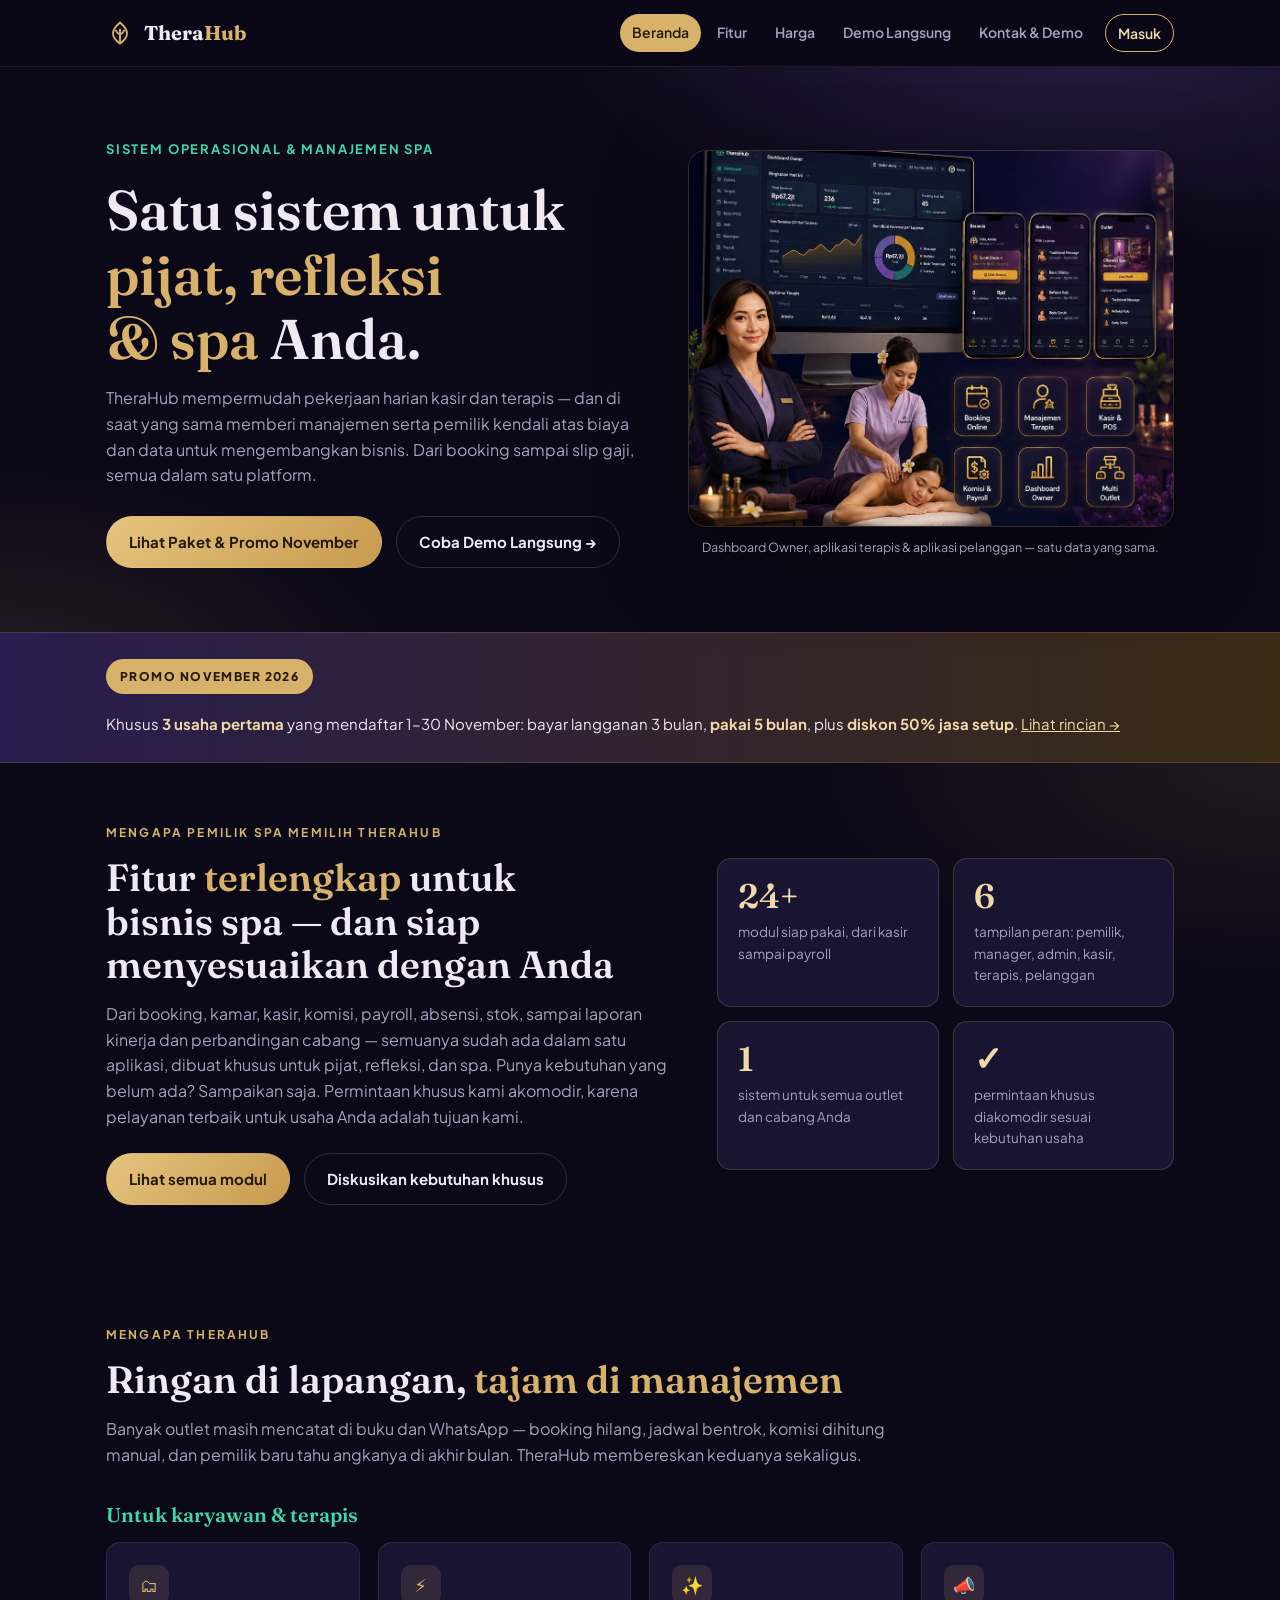
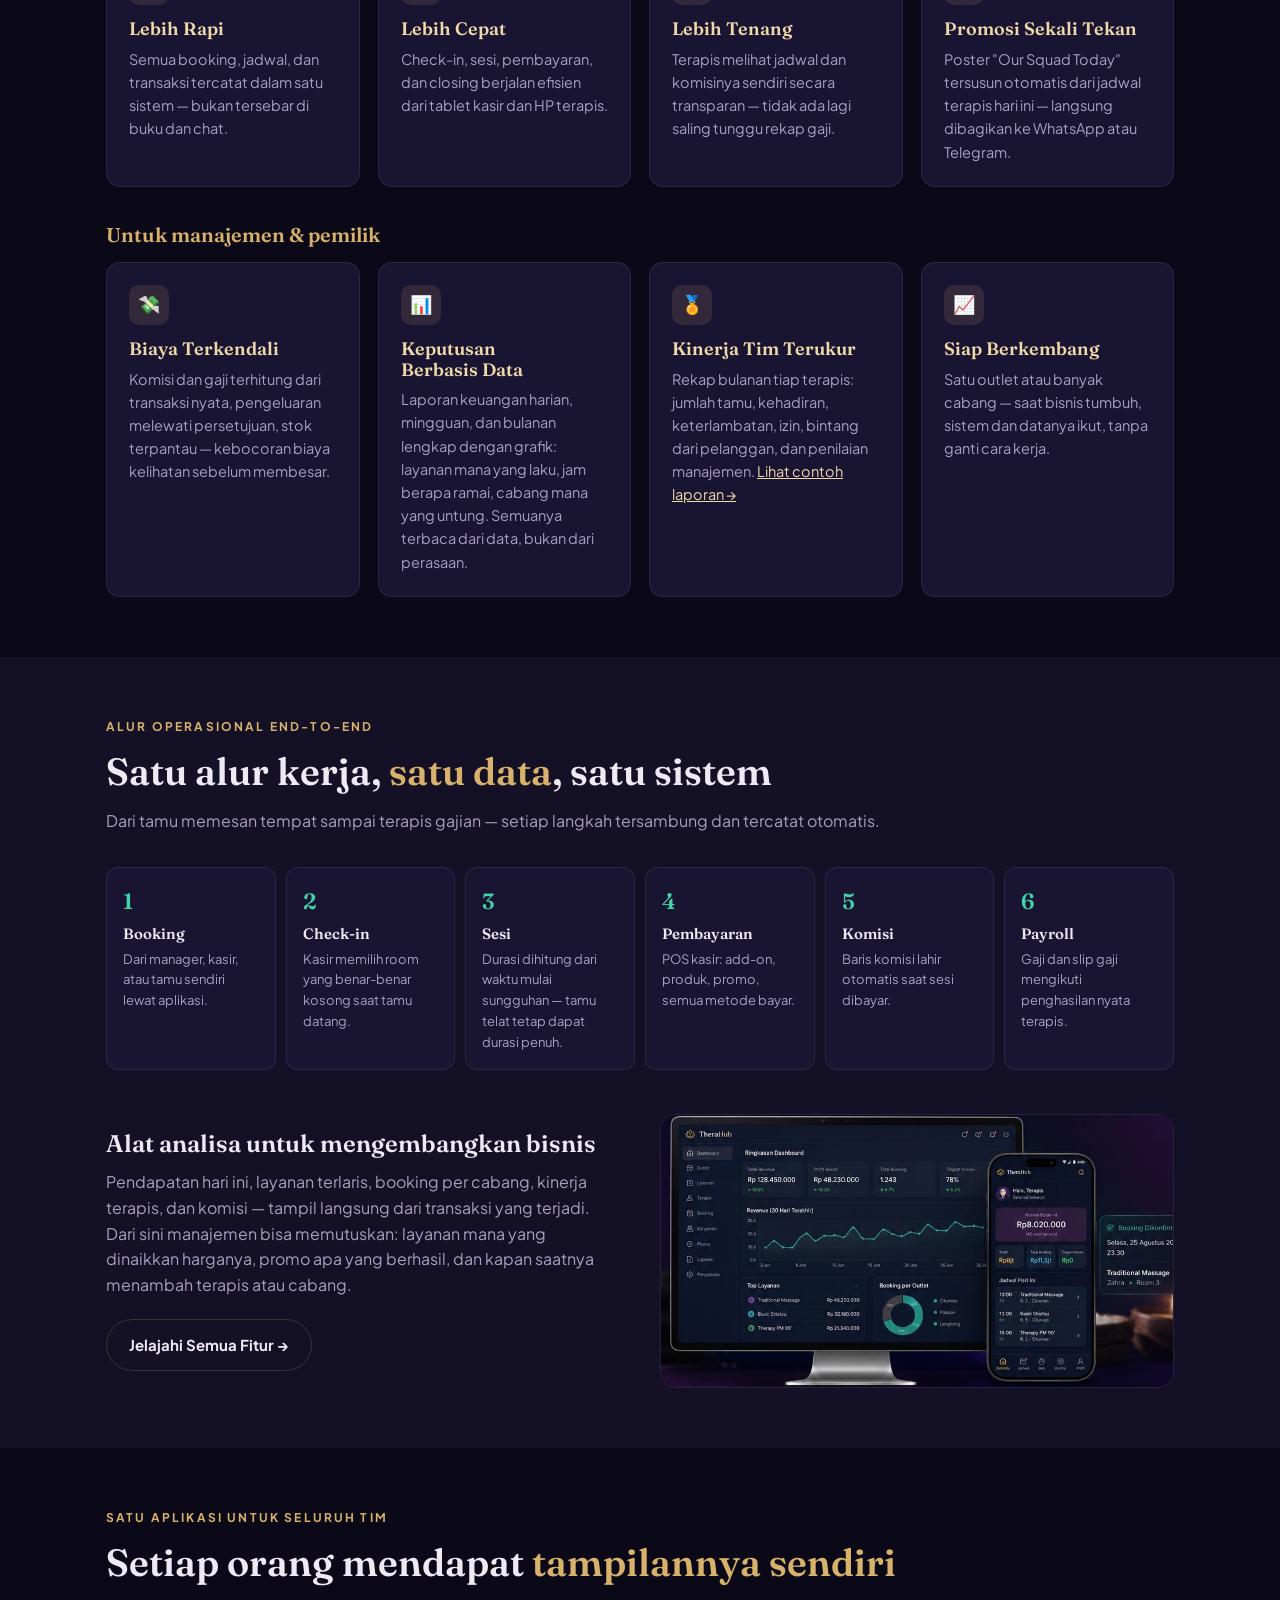
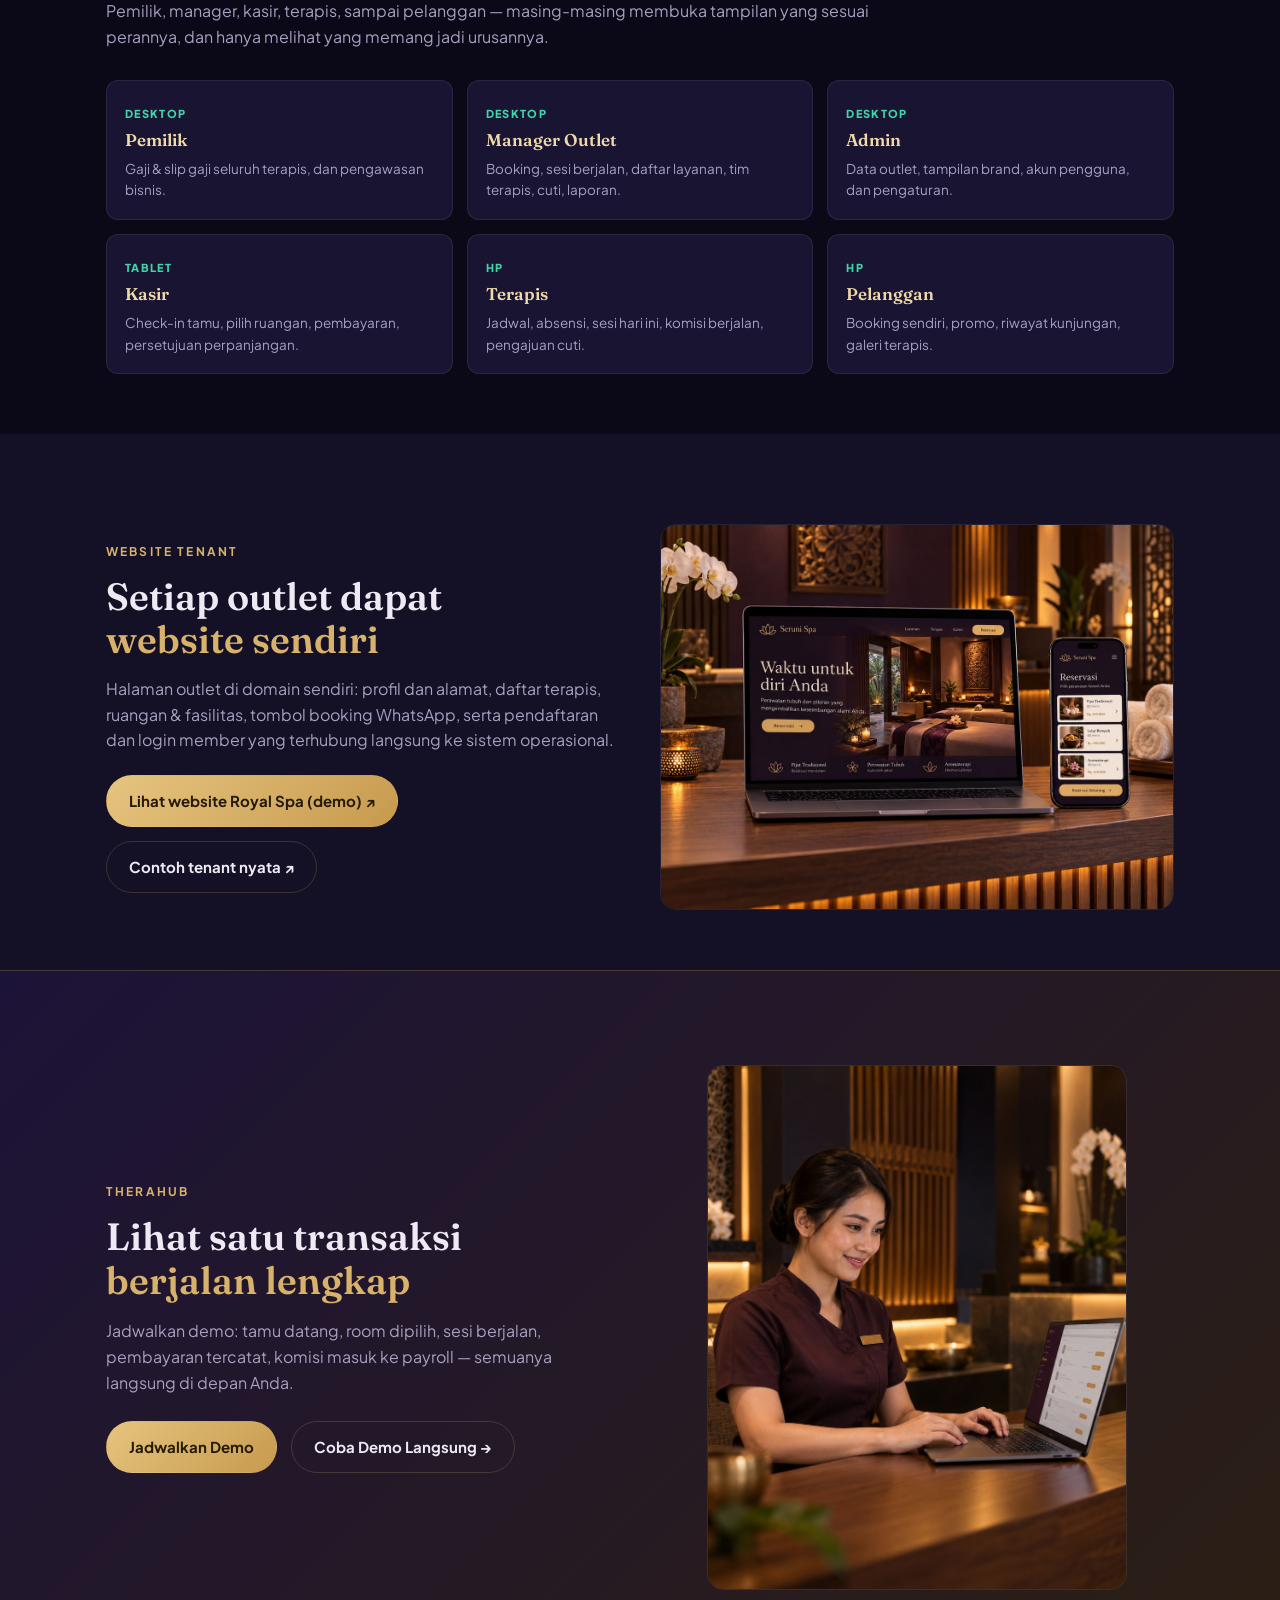
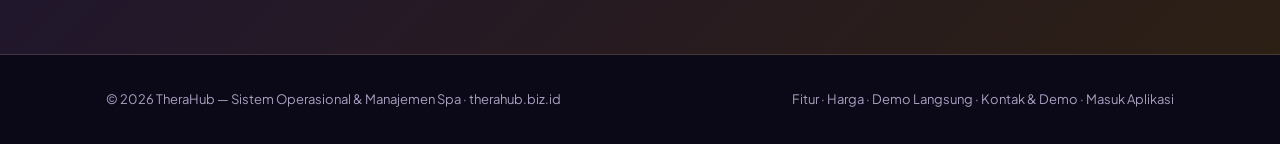
==== commit a5fcc252: "Tambah tombol Masuk aplikasi" ====
--- a/index.html
+++ b/index.html
@@ -36,6 +36,7 @@
     <a href="harga.html">Harga</a>
     <a href="kontak.html#demo-langsung">Demo Langsung</a>
     <a href="kontak.html">Kontak &amp; Demo</a>
+    <a class="nav-login" href="https://app.therahub.biz.id/login" rel="noopener">Masuk</a>
   </span>
 </div></nav>
 
@@ -174,7 +175,7 @@
 
 <footer class="site band"><div class="in">
   <span>© 2026 TheraHub — Sistem Operasional &amp; Manajemen Spa · therahub.biz.id</span>
-  <span><a href="fitur.html">Fitur</a> · <a href="harga.html">Harga</a> · <a href="kontak.html#demo-langsung">Demo Langsung</a> · <a href="kontak.html">Kontak &amp; Demo</a></span>
+  <span><a href="fitur.html">Fitur</a> · <a href="harga.html">Harga</a> · <a href="kontak.html#demo-langsung">Demo Langsung</a> · <a href="kontak.html">Kontak &amp; Demo</a> · <a href="https://app.therahub.biz.id/login" rel="noopener">Masuk Aplikasi</a></span>
 </div></footer>
 
 <script src="site.js"></script>
--- a/styles.css
+++ b/styles.css
@@ -310,3 +310,12 @@
 @media (max-width:720px){ .best-stats{gap:10px} .best-stats div{padding:16px} .best-stats b{font-size:28px} }
 .oct ul li{display:block;position:relative;padding-left:24px}
 .oct ul li::before{position:absolute;left:0;top:0}
+
+/* Tombol Masuk aplikasi di menu */
+nav.site .links a.nav-login{border:1px solid var(--gold);color:var(--gold-soft);margin-left:6px}
+nav.site .links a.nav-login:hover{background:var(--gold);color:#241a06}
+@media (max-width:720px){ nav.site .links a.nav-login{margin-left:0;border-color:var(--gold)} }
+@media (max-width:720px){
+  nav.site .in{position:relative}
+  nav.site .links a.nav-login{position:absolute;top:calc(12px + 2px);right:max(16px, env(safe-area-inset-right,0px));padding:6px 16px}
+}
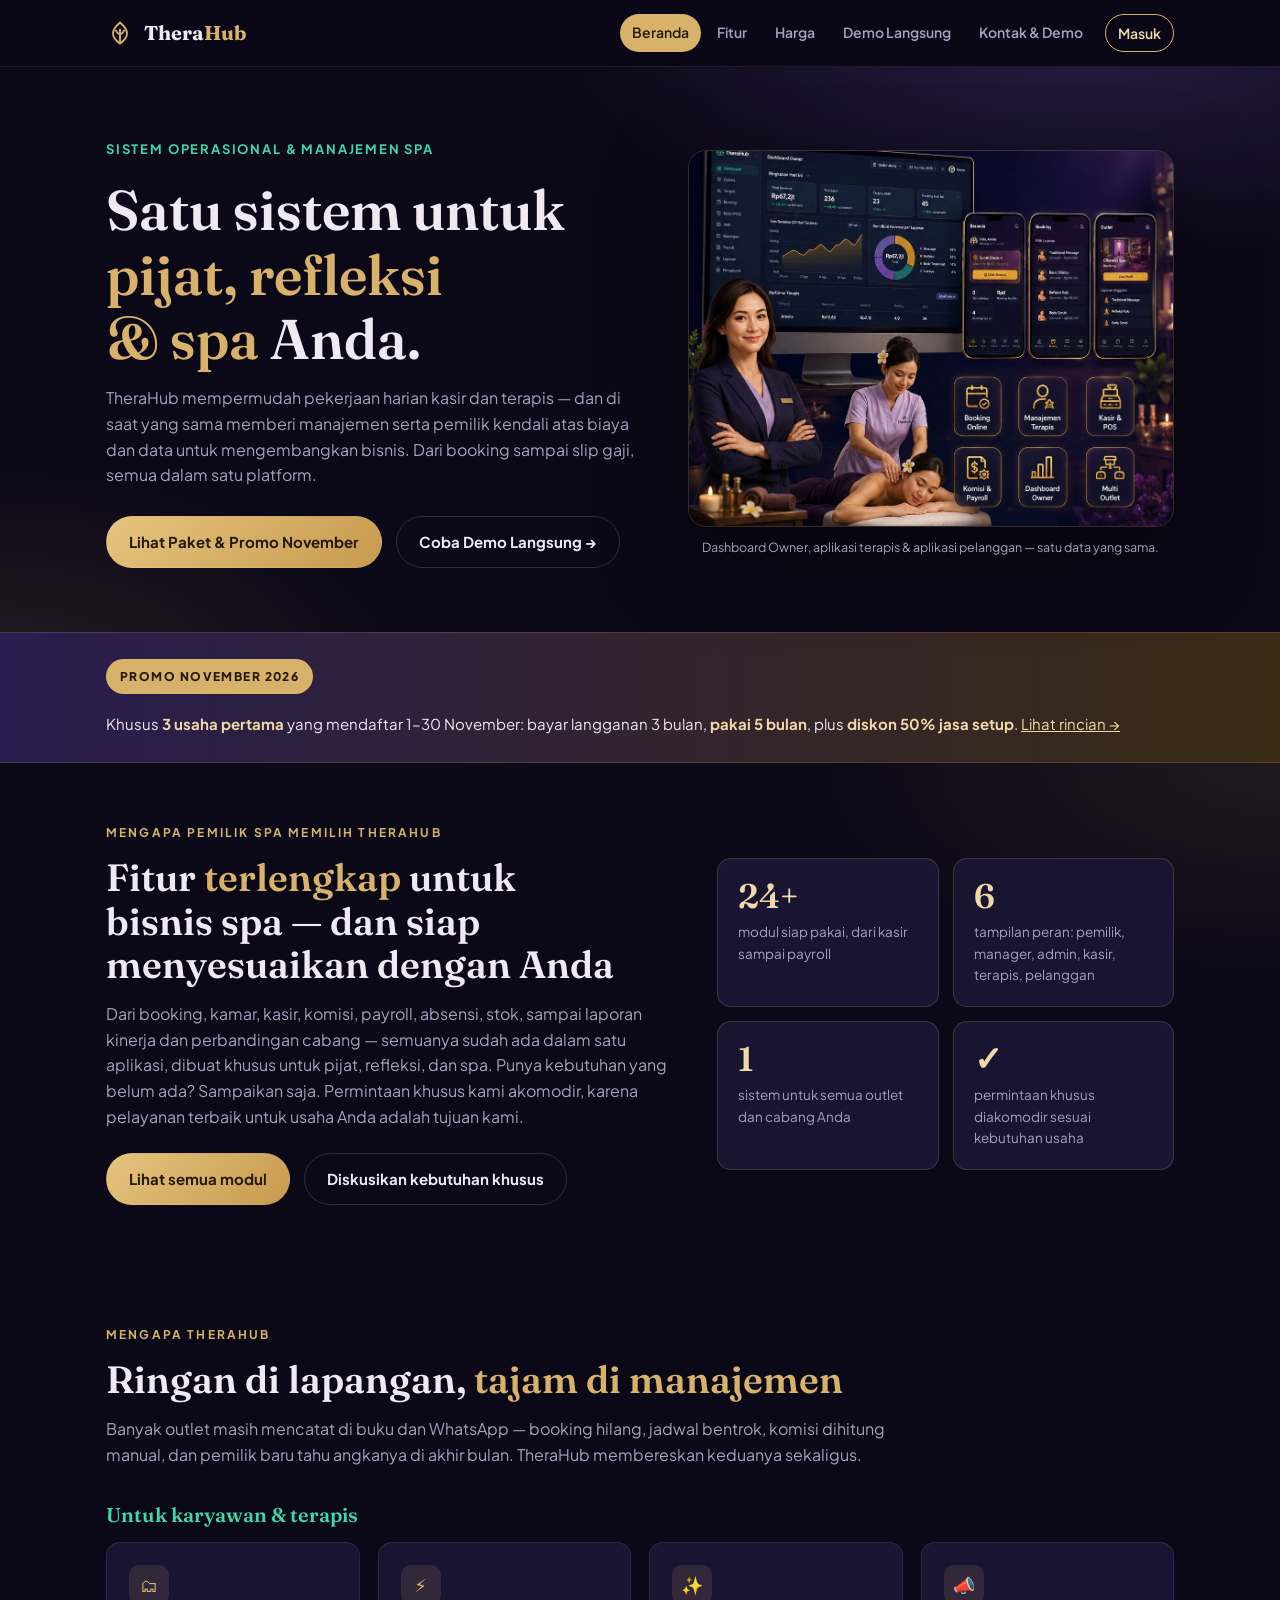
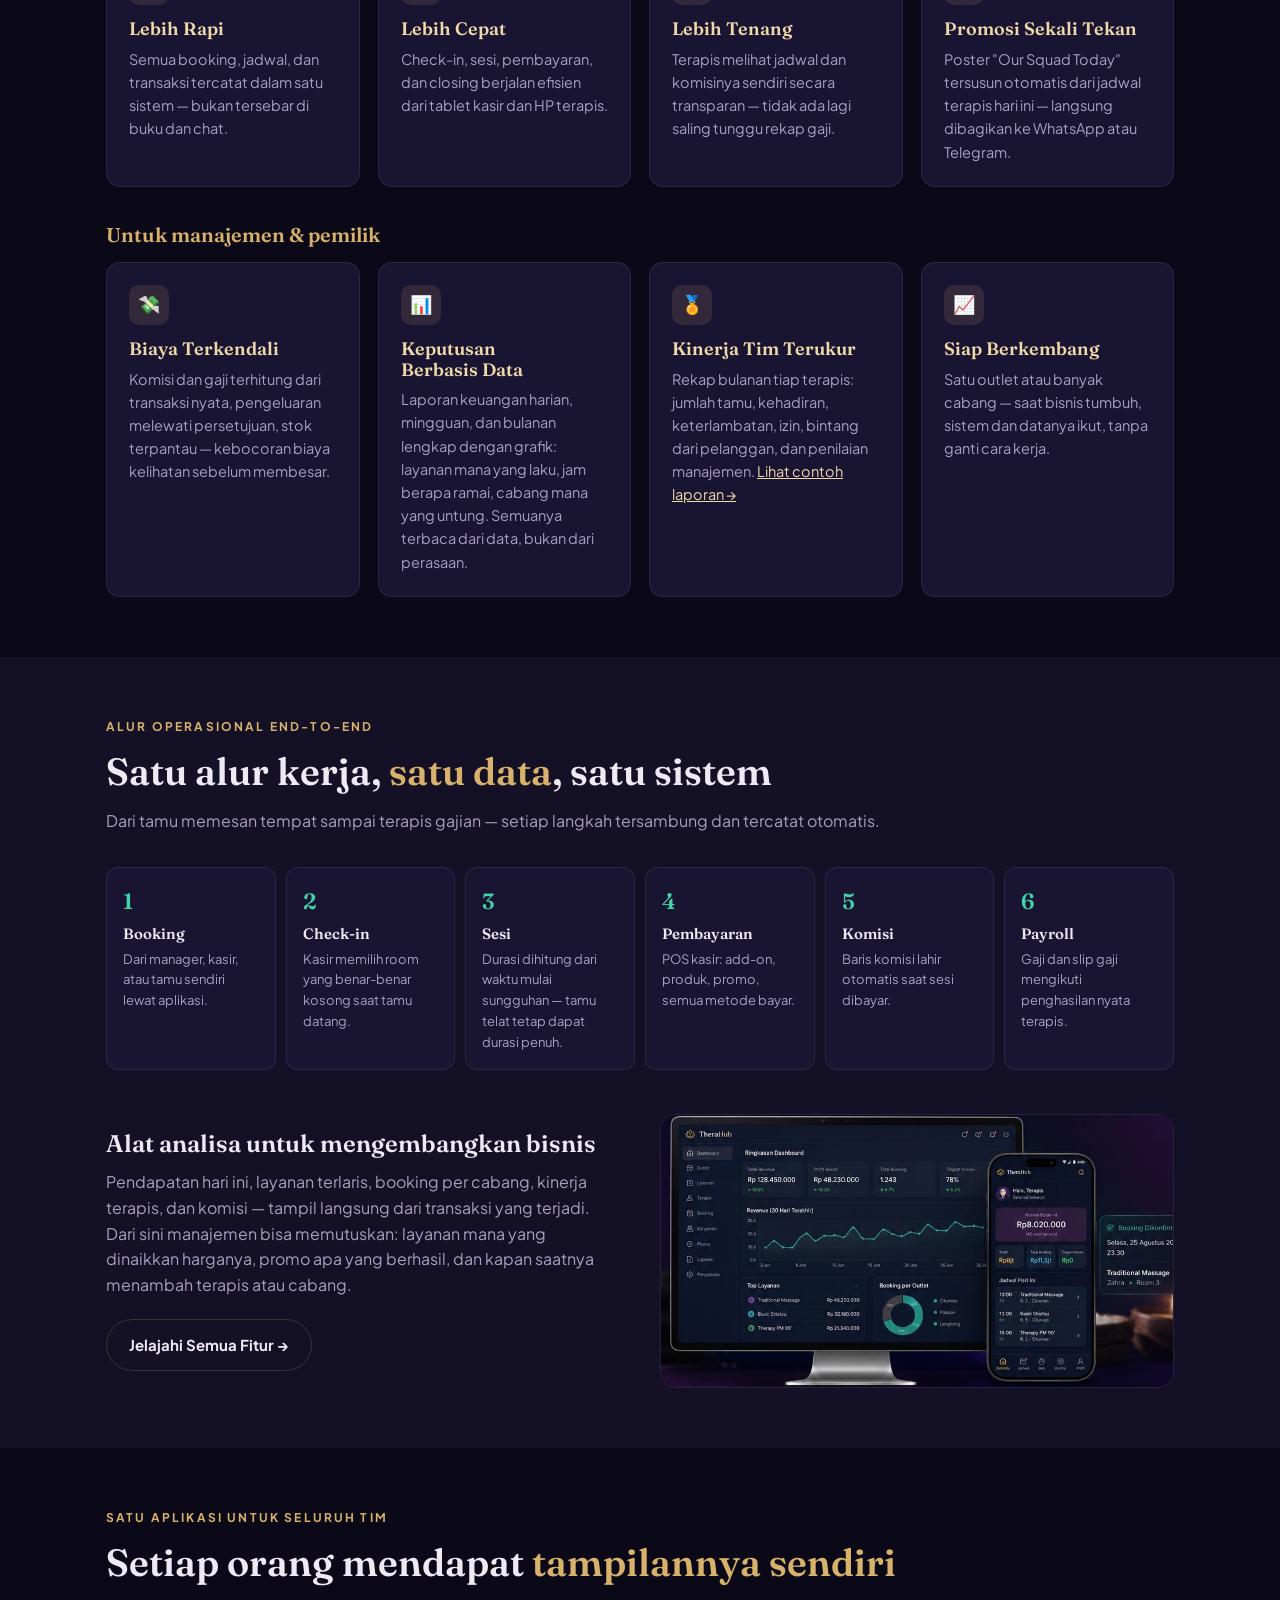
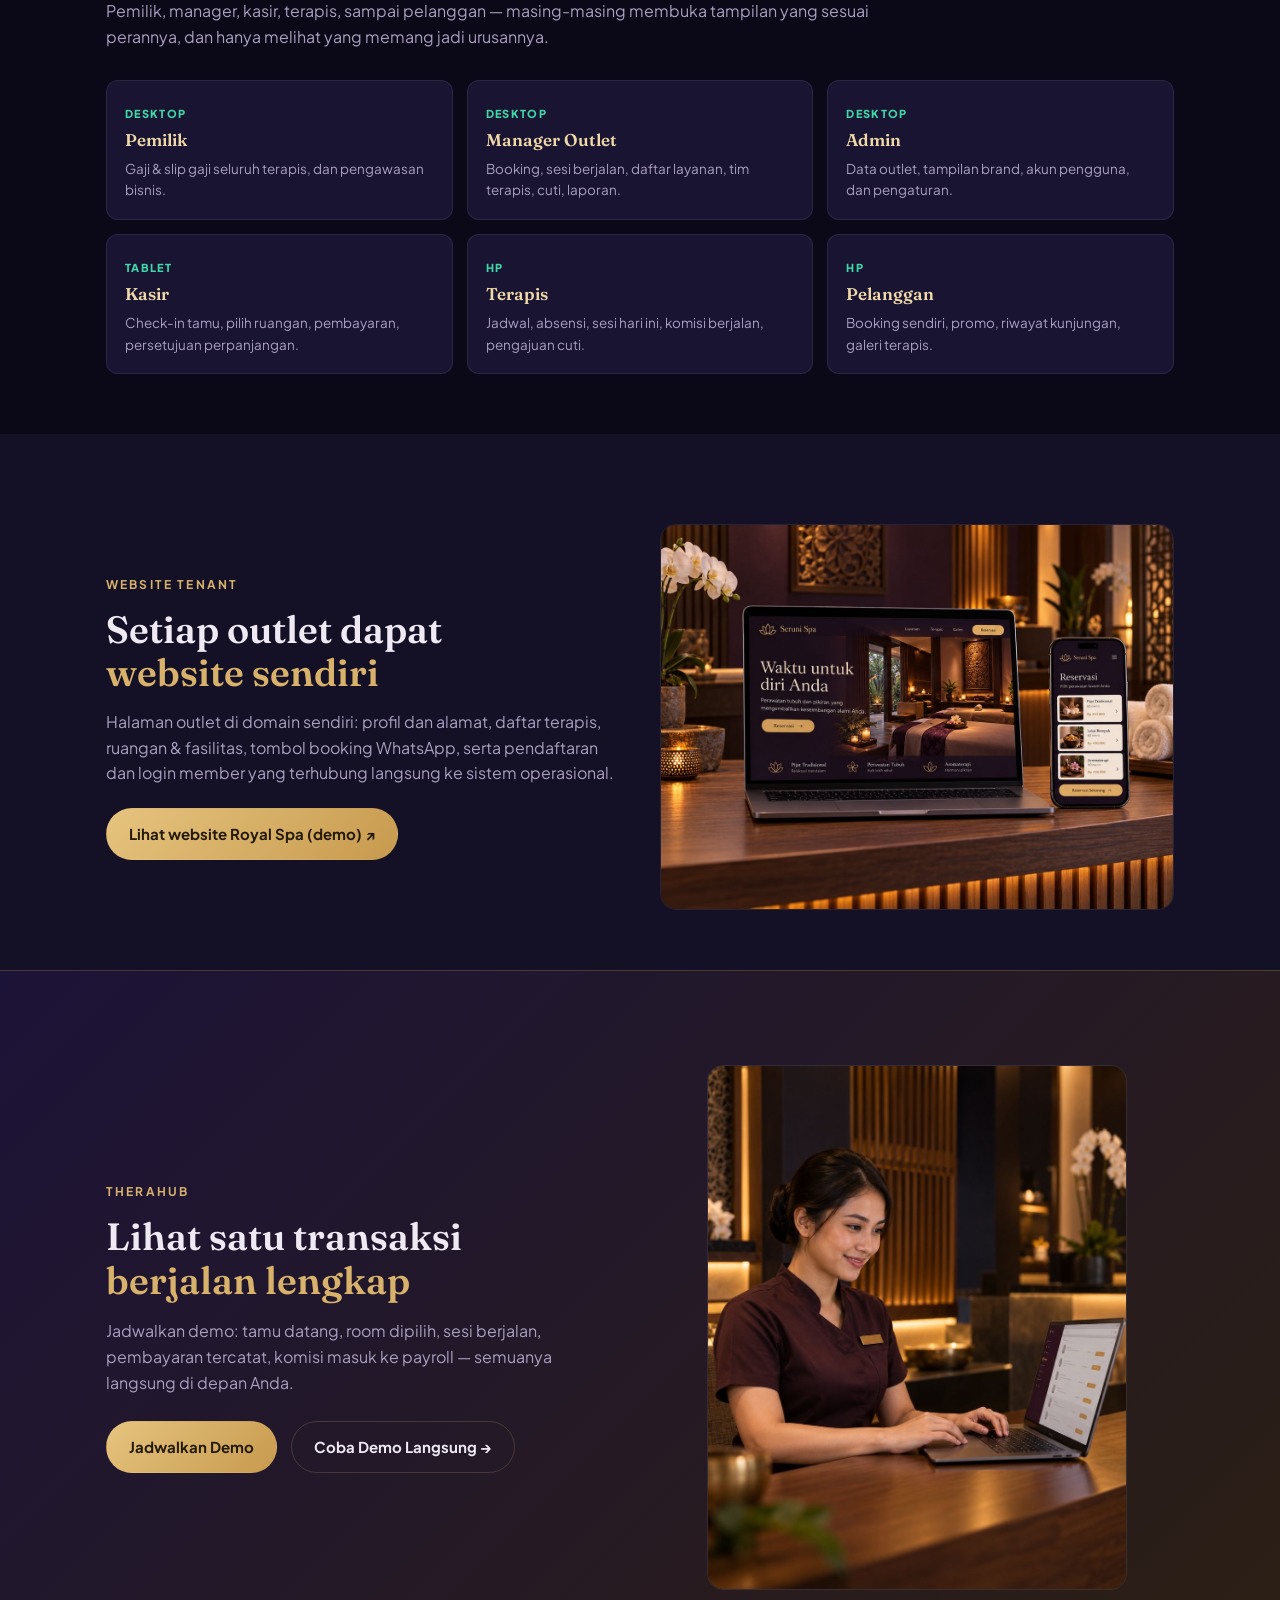
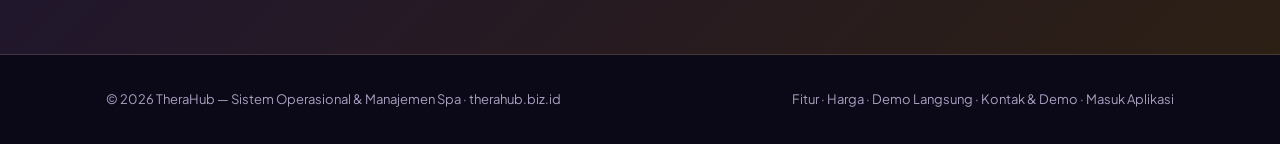
==== commit 9a03d230: "Hapus tautan contoh tenant Amethyst" ====
--- a/index.html
+++ b/index.html
@@ -151,7 +151,6 @@
       <p class="lead">Halaman outlet di domain sendiri: profil dan alamat, daftar terapis, ruangan &amp; fasilitas, tombol booking WhatsApp, serta pendaftaran dan login member yang terhubung langsung ke sistem operasional.</p>
       <div class="cta" style="display:flex;gap:14px;flex-wrap:wrap;margin-top:22px">
         <a class="btn btn-gold" href="https://demo.therahub.biz.id/" target="_blank" rel="noopener">Lihat website Royal Spa (demo) ↗</a>
-        <a class="btn btn-ghost" href="https://www.amethystbdg.my.id/" target="_blank" rel="noopener">Contoh tenant nyata ↗</a>
       </div>
     </div>
     <div class="media"><img src="img/tenant-website.jpg" alt="Contoh website outlet spa di laptop dan ponsel: halaman utama dan reservasi layanan" loading="lazy"></div>
